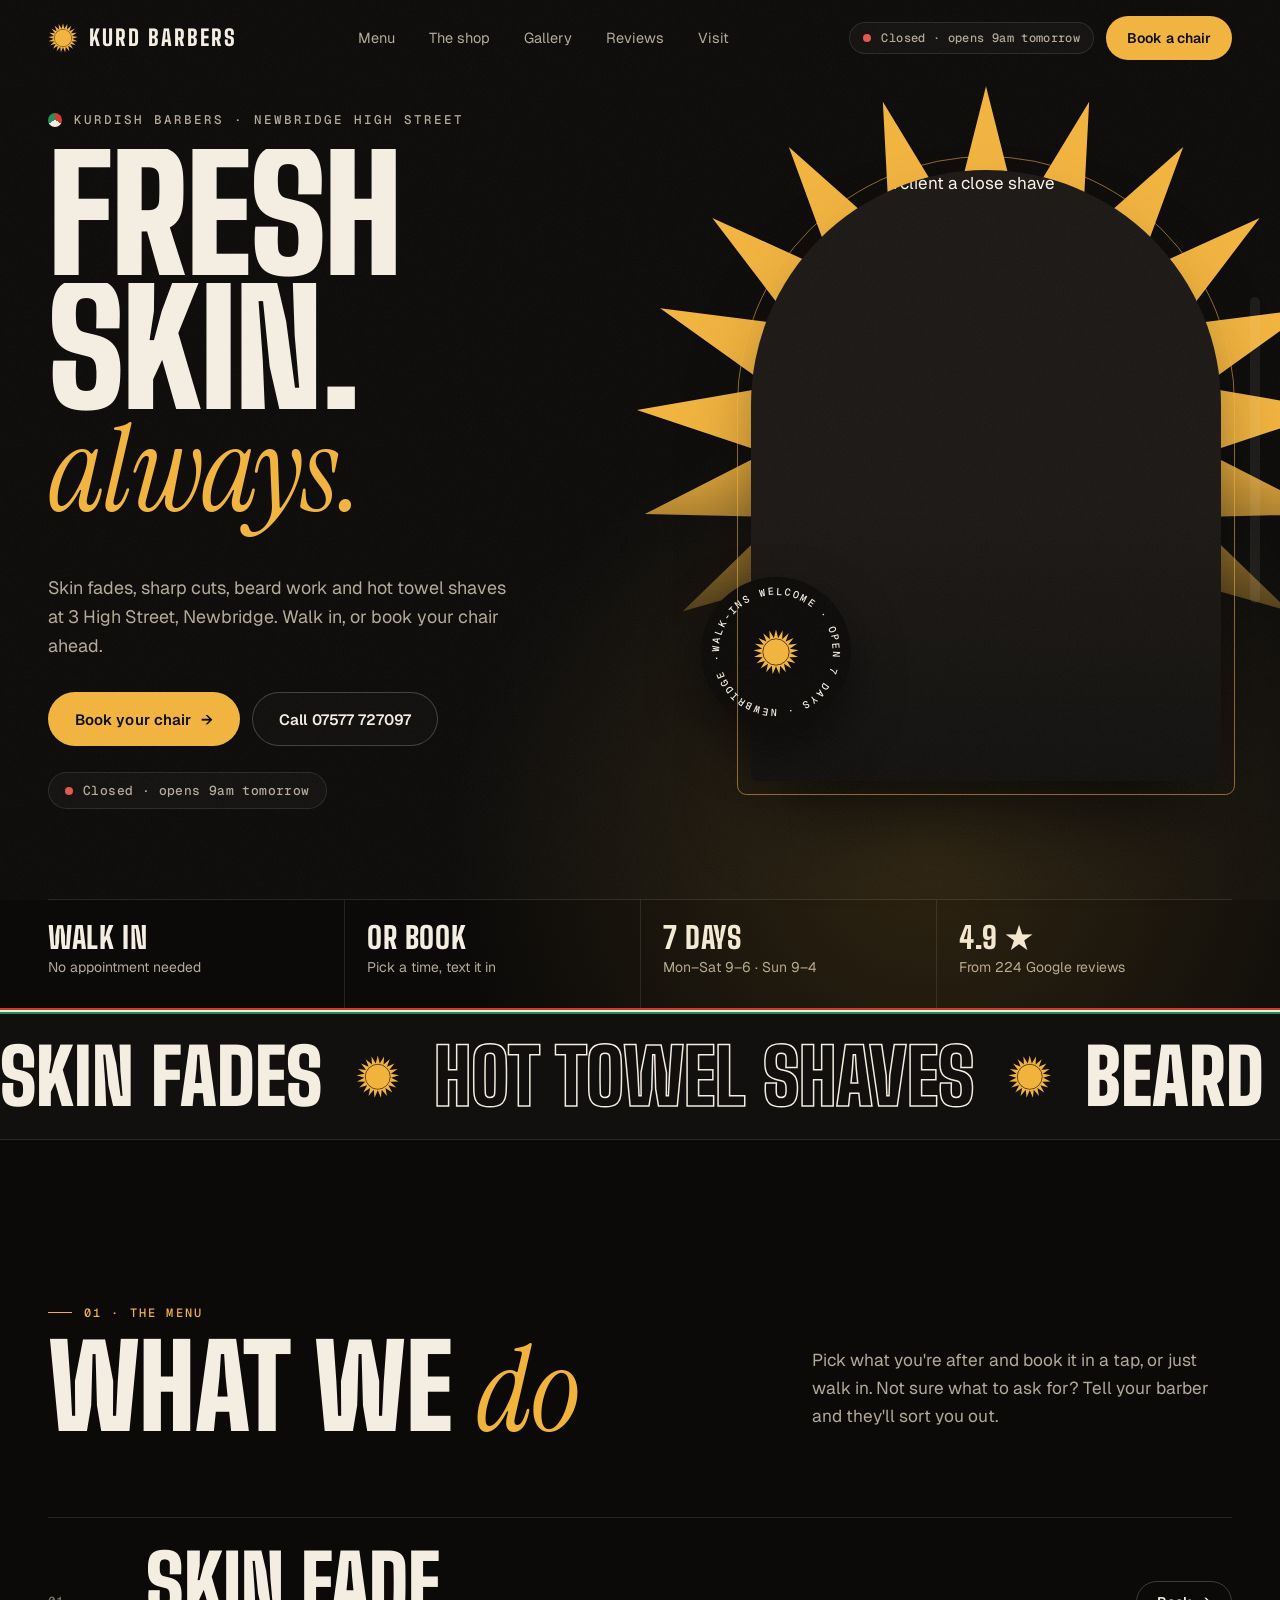
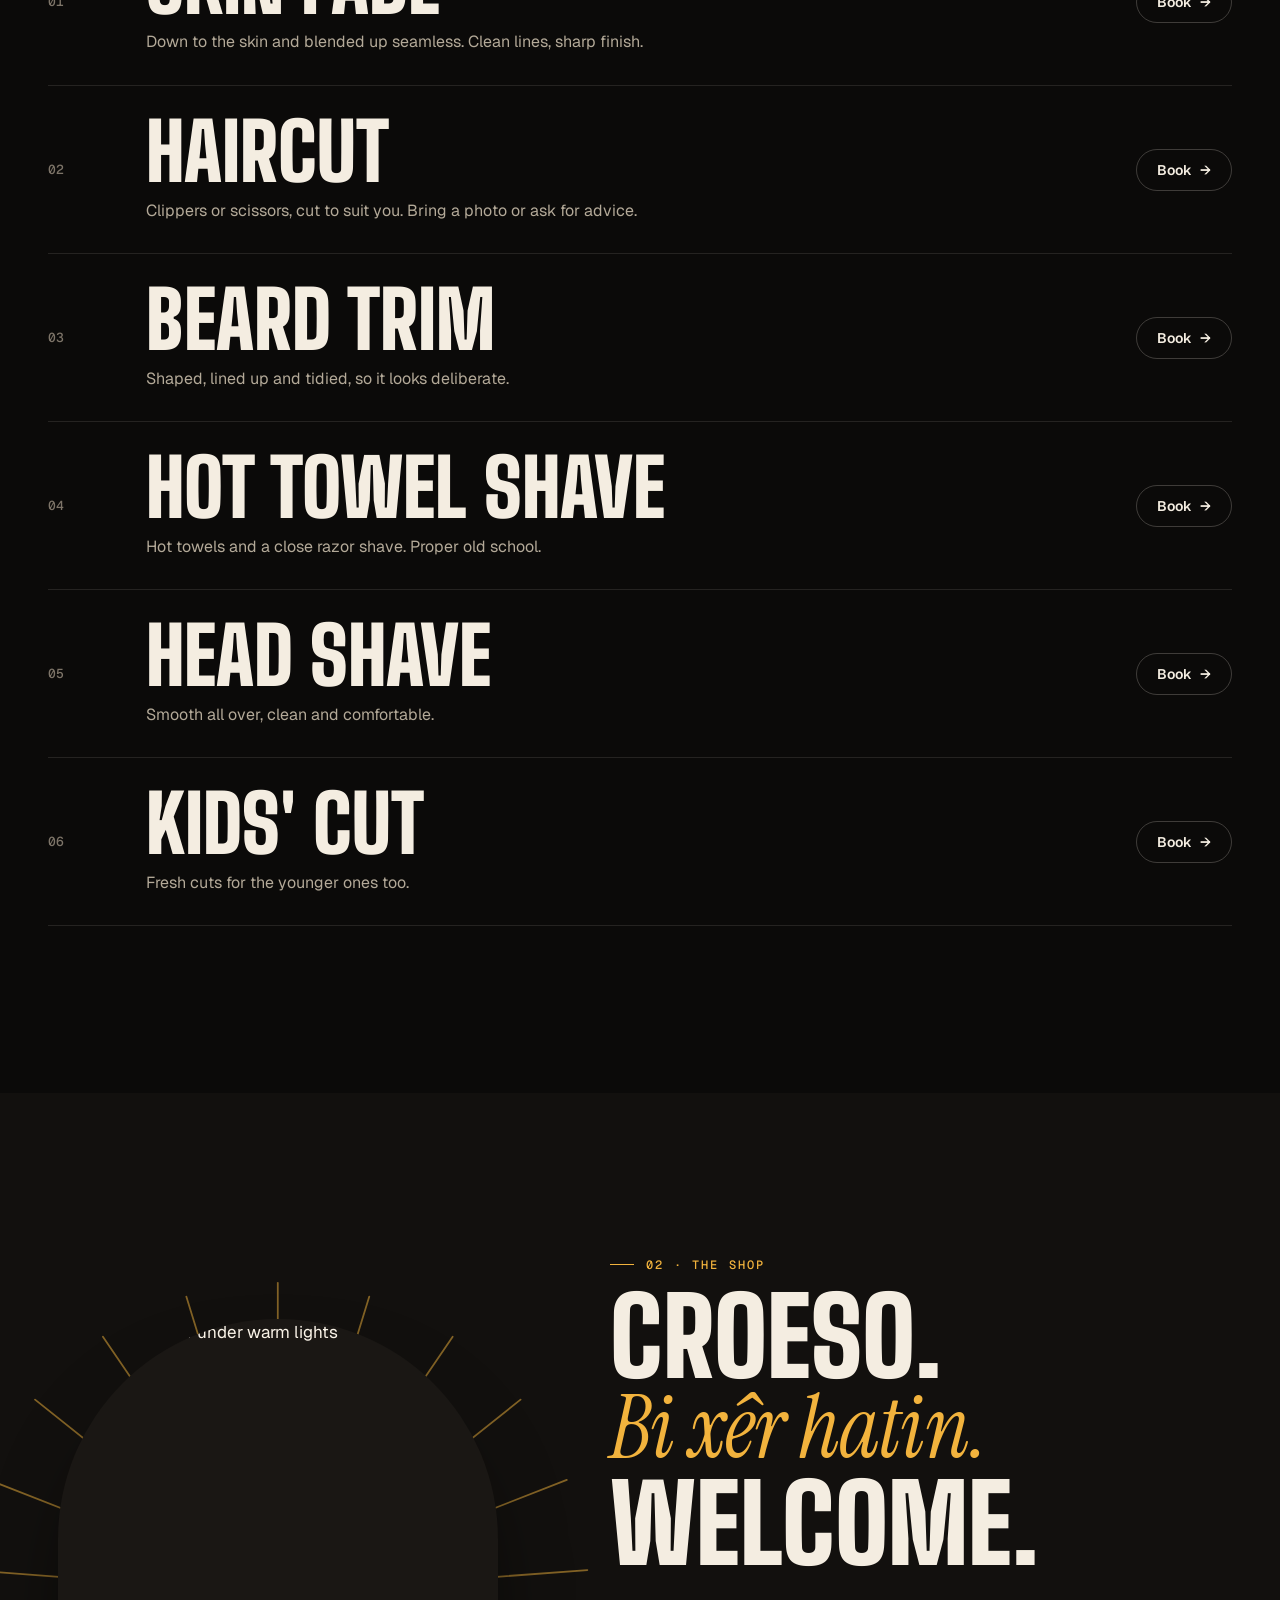
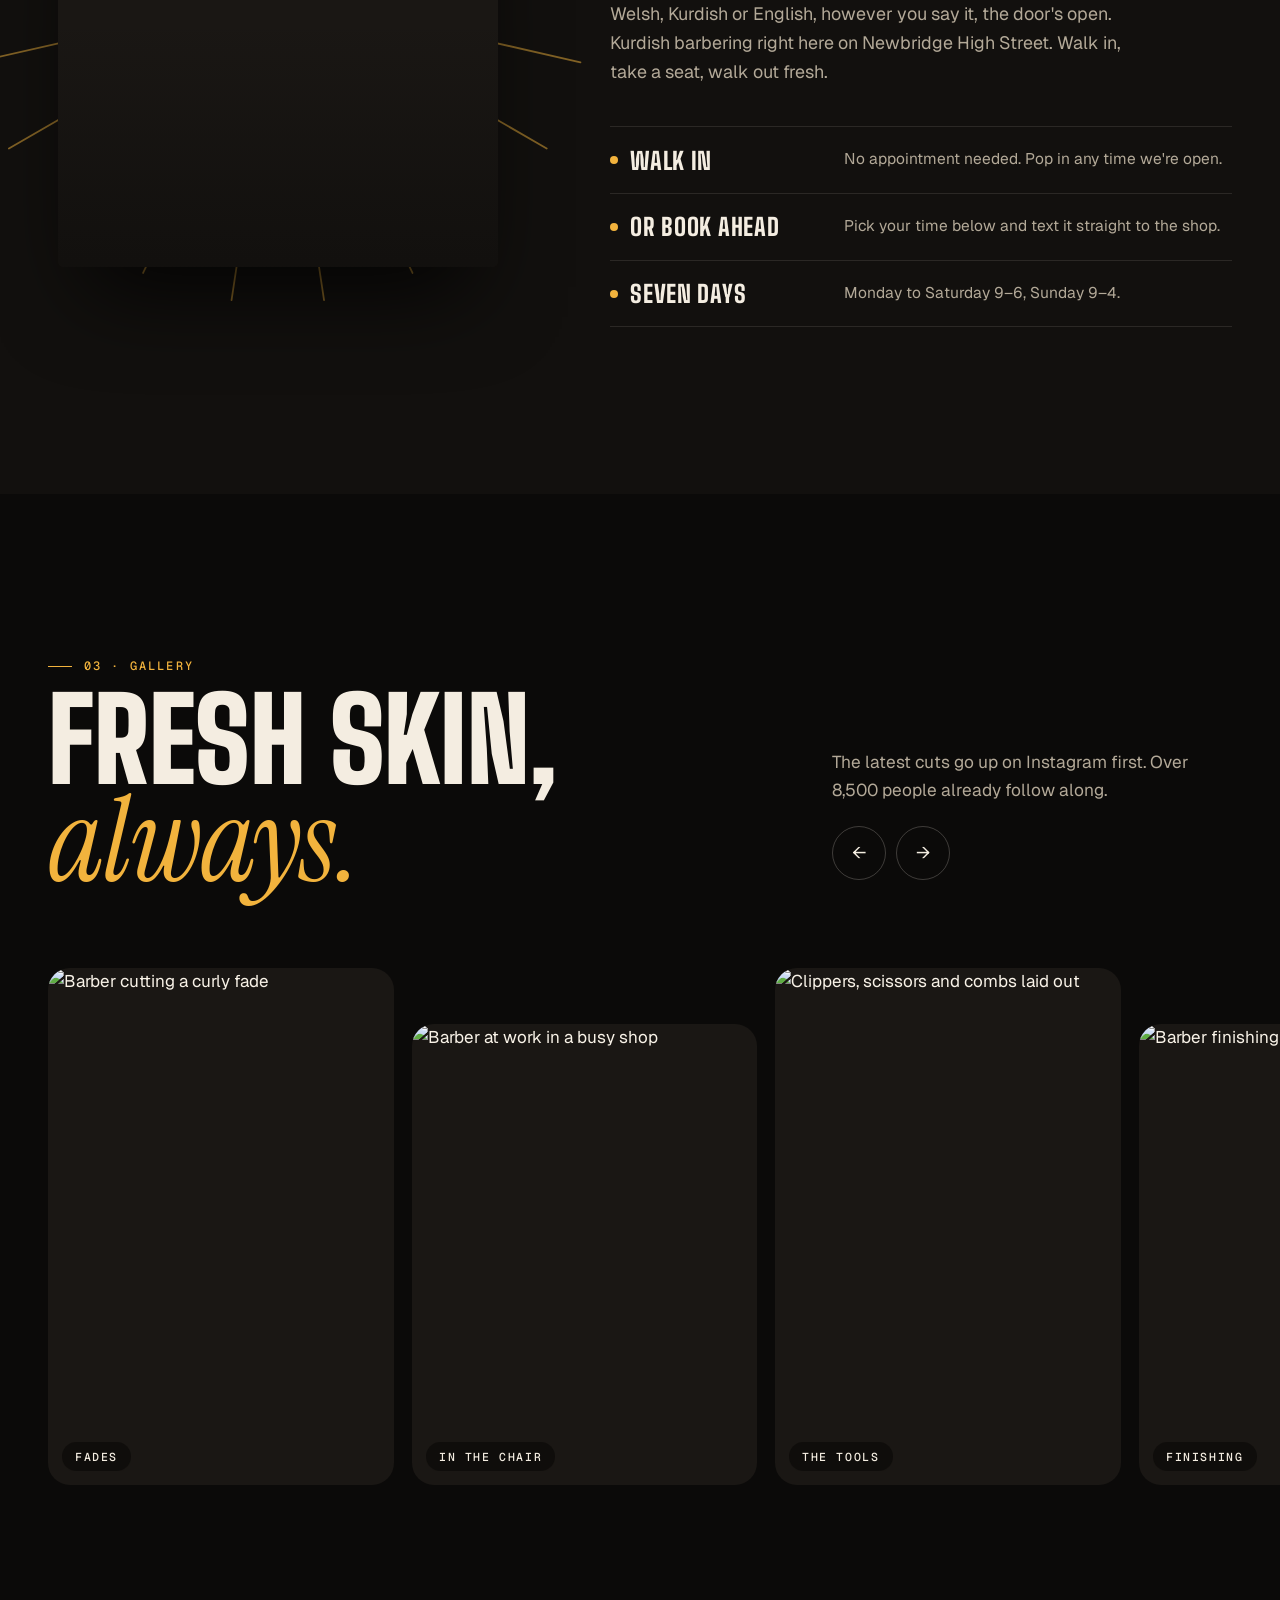
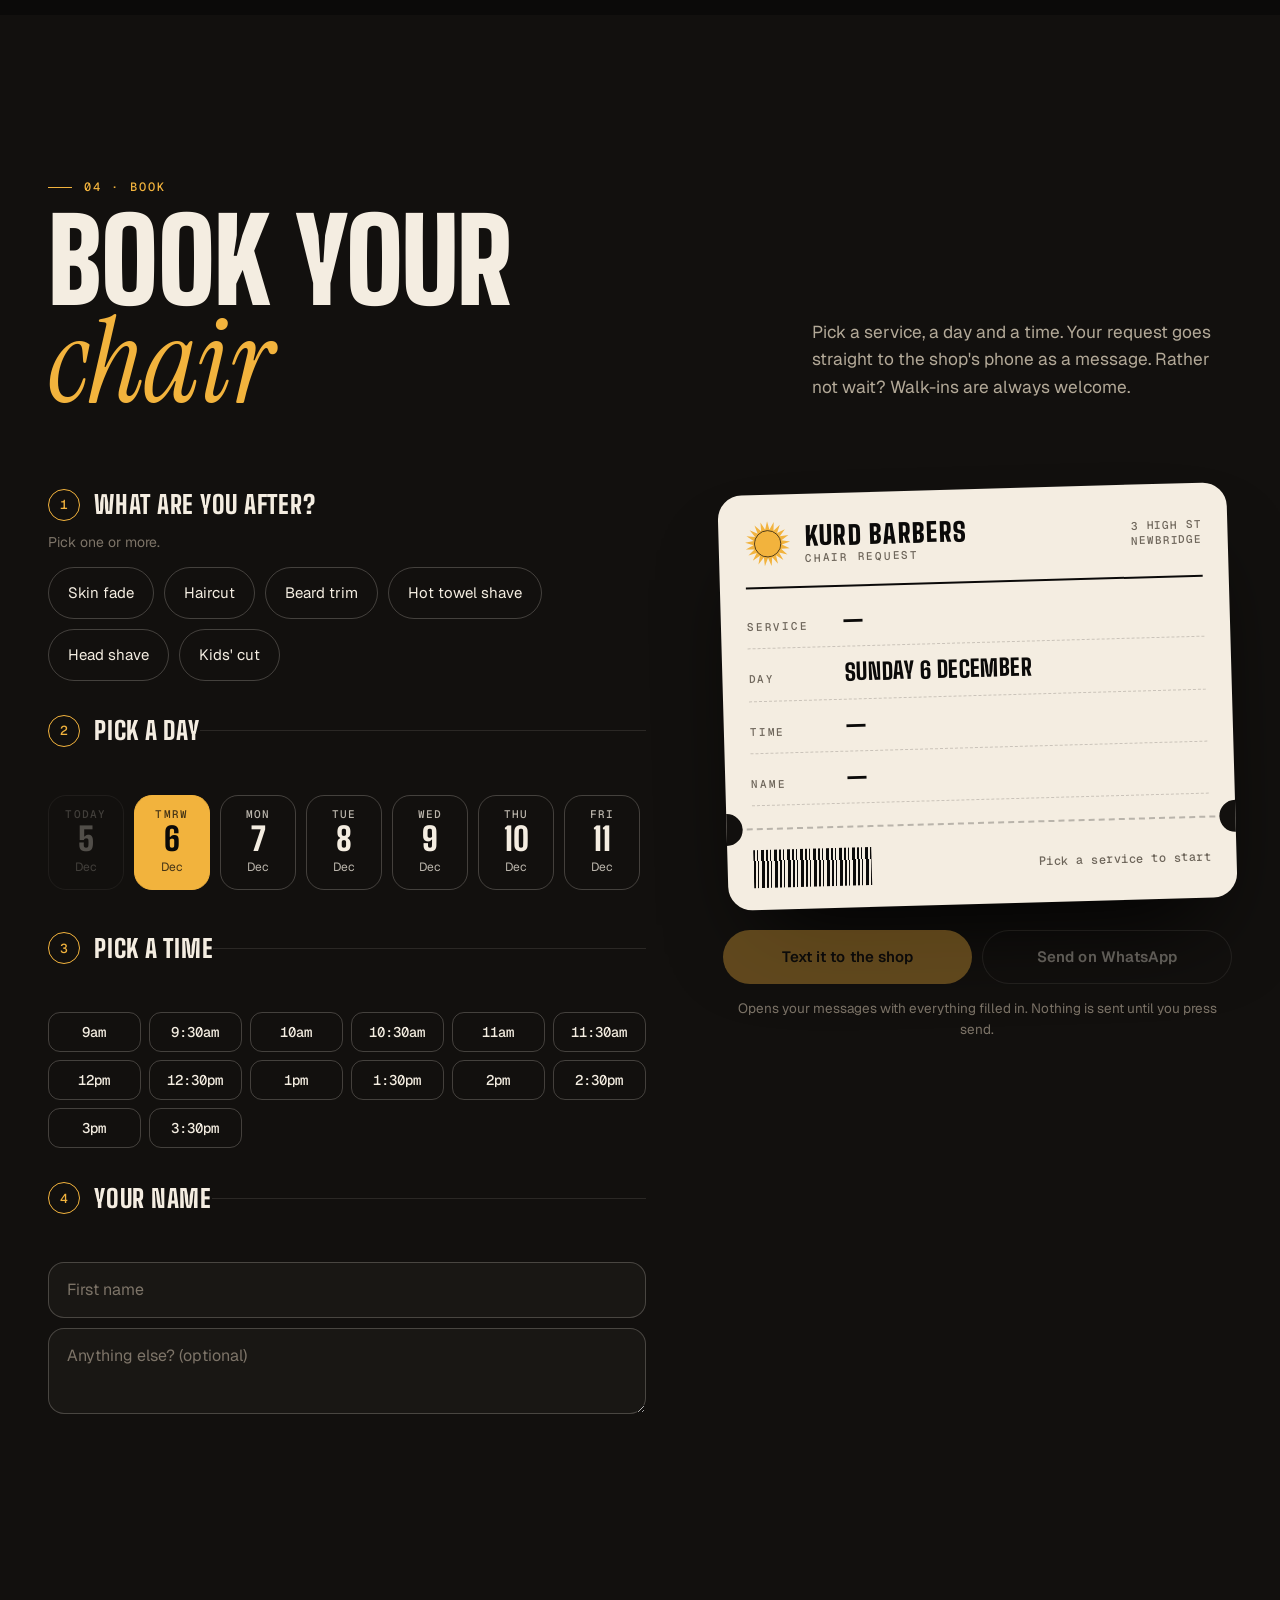
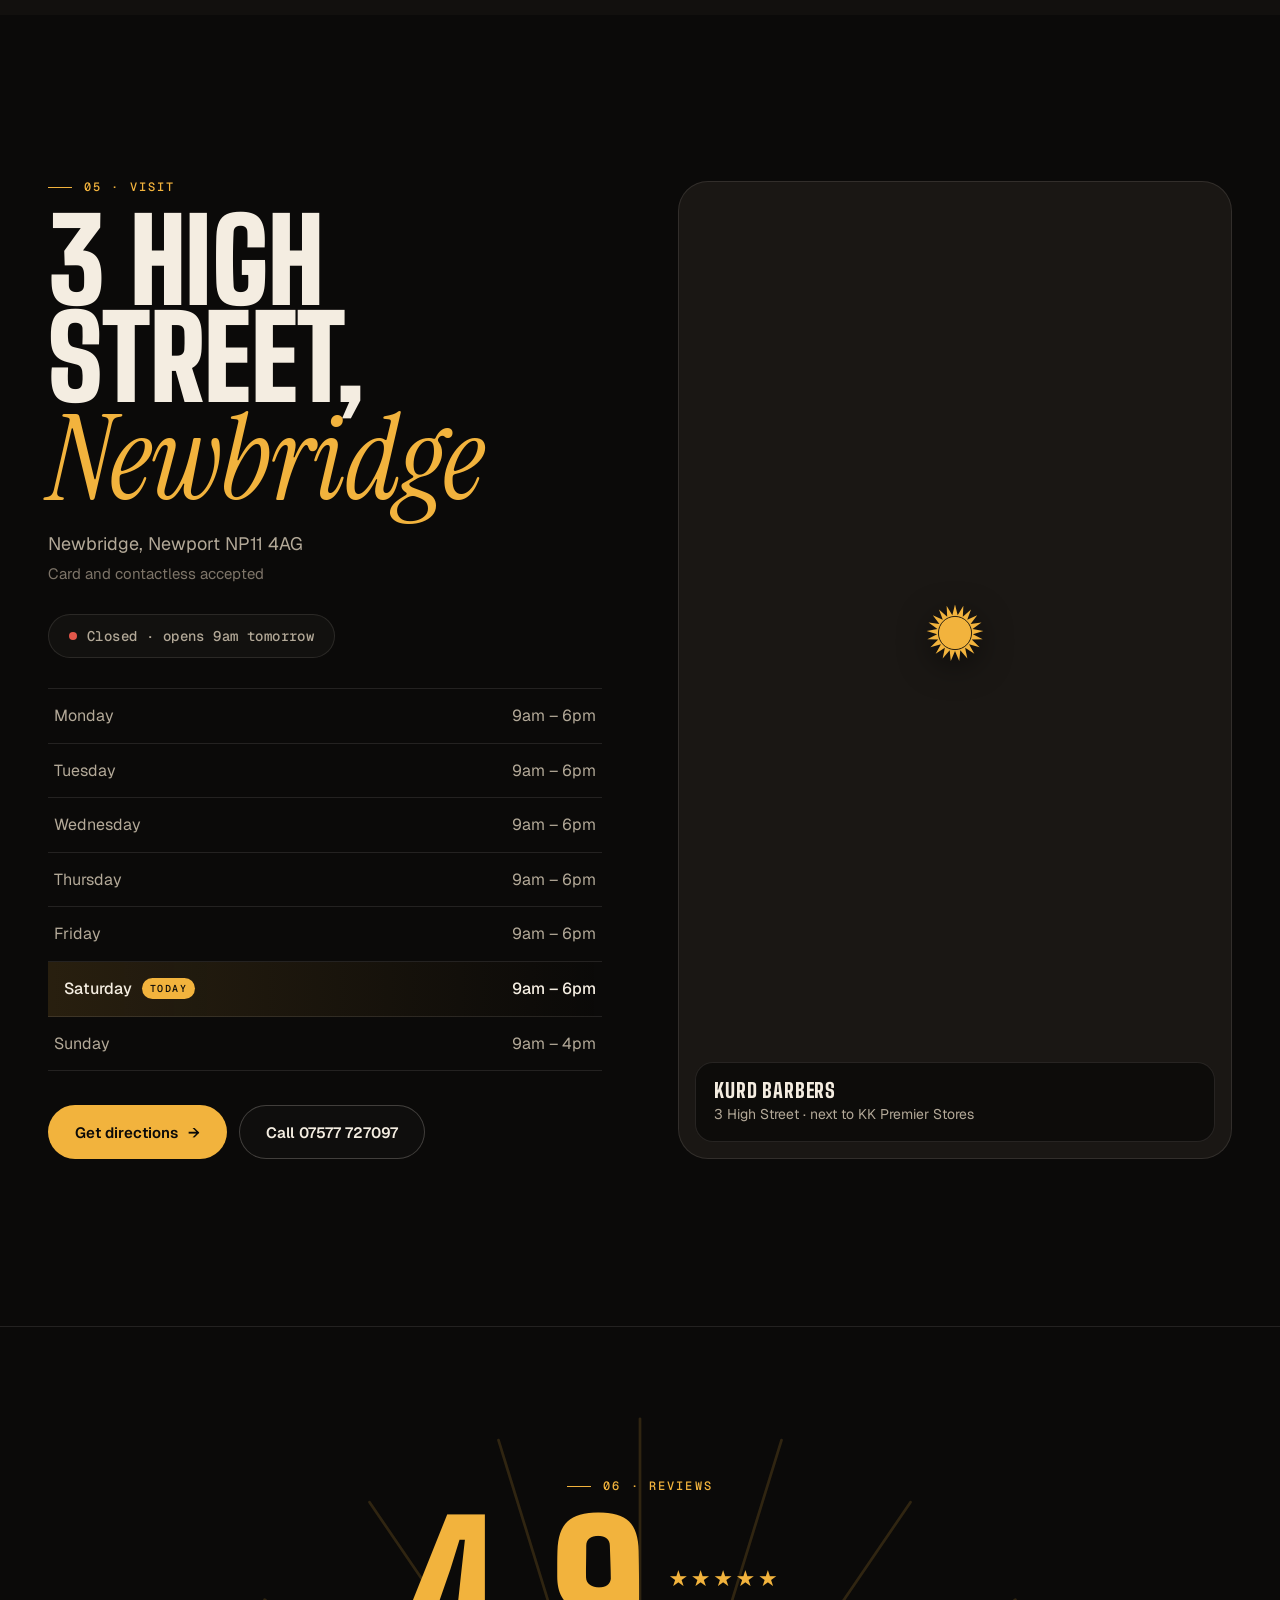
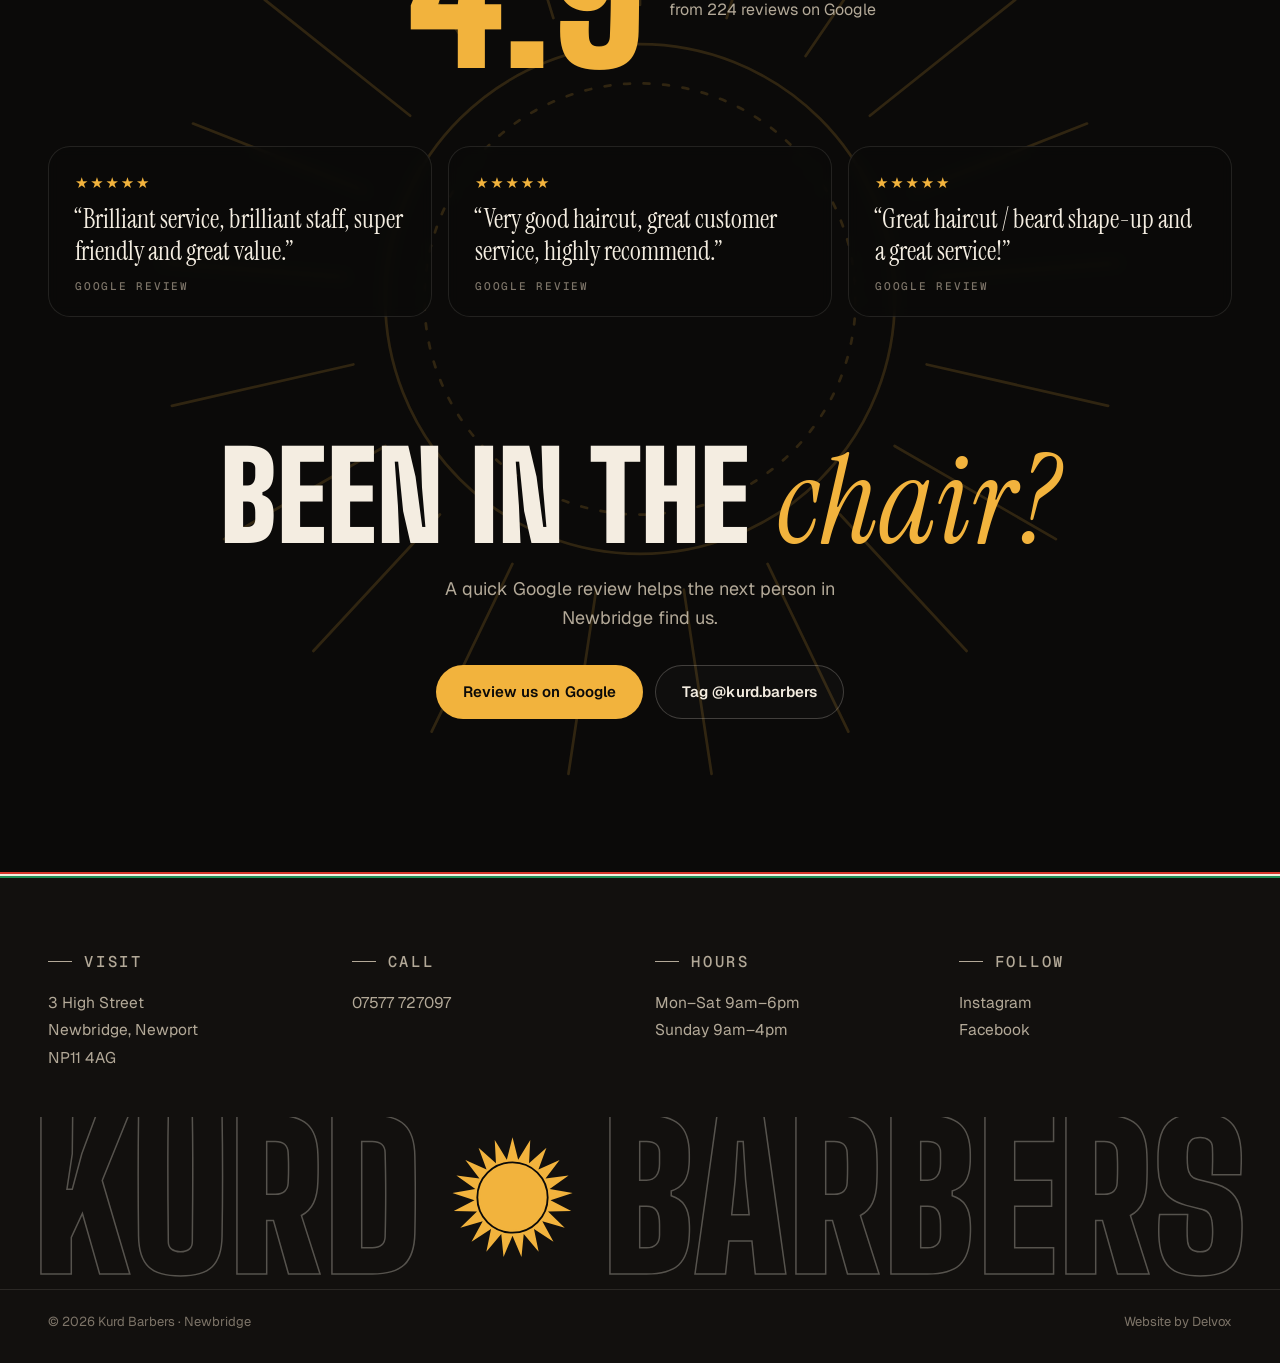
==== index.html @ 11cff8dc "Kurd Barbers website preview" ====
<!doctype html>
<html lang="en-GB">
<head>
<meta charset="utf-8">
<meta name="viewport" content="width=device-width, initial-scale=1, viewport-fit=cover">
<title>Kurd Barbers | Skin Fades, Beard Trims &amp; Hot Towel Shaves in Newbridge</title>
<meta name="description" content="Kurdish barbershop at 3 High Street, Newbridge. Skin fades, haircuts, beard trims, hot towel and head shaves. Walk in or book your chair, open 7 days.">
<!-- PREVIEW: delete the robots line below on launch day so Google can index the site -->
<meta name="robots" content="noindex, nofollow">
<meta name="theme-color" content="#0b0a09">
<link rel="icon" href="favicon.svg" type="image/svg+xml">
<meta property="og:type" content="website">
<meta property="og:title" content="Kurd Barbers, Newbridge">
<meta property="og:description" content="Fresh skin, always. Skin fades, beard work and hot towel shaves on Newbridge High Street. Walk in or book ahead.">
<meta property="og:image" content="https://images.unsplash.com/photo-1503951914875-452162b0f3f1?auto=format&amp;fit=crop&amp;w=1200&amp;h=630&amp;q=75">
<meta name="twitter:card" content="summary_large_image">

<link rel="preconnect" href="https://fonts.googleapis.com">
<link rel="preconnect" href="https://fonts.gstatic.com" crossorigin>
<link rel="preconnect" href="https://images.unsplash.com">
<link href="https://fonts.googleapis.com/css2?family=Big+Shoulders:opsz,wght@10..72,600..900&amp;family=Geist:wght@300..600&amp;family=Geist+Mono:wght@400;500&amp;family=Instrument+Serif:ital@0;1&amp;display=swap" rel="stylesheet">
<link rel="stylesheet" href="style.css">

<script>
  // Intro plays once per visit; skipped for reduced motion. Safety net if main.js fails to load.
  (function () {
    var h = document.documentElement; h.classList.add('js');
    try {
      if (sessionStorage.getItem('kb-intro') || matchMedia('(prefers-reduced-motion: reduce)').matches) h.classList.add('no-intro');
      else sessionStorage.setItem('kb-intro', '1');
    } catch (e) { h.classList.add('no-intro'); }
    setTimeout(function () { if (!window.__kb) h.classList.add('fallback', 'ready', 'no-intro'); }, 3000);
  })();
</script>

<script type="application/ld+json">
{
  "@context": "https://schema.org",
  "@type": "HairSalon",
  "name": "Kurd Barbers",
  "description": "Kurdish barbershop in Newbridge: skin fades, haircuts, beard trims, hot towel shaves, head shaves and kids' cuts. Walk-ins and appointments.",
  "image": "https://images.unsplash.com/photo-1503951914875-452162b0f3f1?auto=format&fit=crop&w=1200&q=75",
  "telephone": "+447577727097",
  "address": {
    "@type": "PostalAddress",
    "streetAddress": "3 High Street",
    "addressLocality": "Newbridge",
    "addressRegion": "Caerphilly",
    "postalCode": "NP11 4AG",
    "addressCountry": "GB"
  },
  "geo": { "@type": "GeoCoordinates", "latitude": 51.664713, "longitude": -3.144433 },
  "openingHoursSpecification": [
    { "@type": "OpeningHoursSpecification", "dayOfWeek": ["Monday","Tuesday","Wednesday","Thursday","Friday","Saturday"], "opens": "09:00", "closes": "18:00" },
    { "@type": "OpeningHoursSpecification", "dayOfWeek": "Sunday", "opens": "09:00", "closes": "16:00" }
  ],
  "sameAs": ["https://www.instagram.com/kurd.barbers/", "https://www.facebook.com/kurd.barbers"]
}
</script>
</head>
<body>

<!-- Intro: the sun rises, the name comes up -->
<div class="loader" aria-hidden="true">
  <div class="loader-in">
    <div class="loader-sun" data-sun></div>
    <div class="loader-word"><span style="--i:0">K</span><span style="--i:1">U</span><span style="--i:2">R</span><span style="--i:3">D</span><span class="gap" style="--i:4">&nbsp;</span><span style="--i:5">B</span><span style="--i:6">A</span><span style="--i:7">R</span><span style="--i:8">B</span><span style="--i:9">E</span><span style="--i:10">R</span><span style="--i:11">S</span></div>
    <div class="loader-tri"></div>
  </div>
</div>

<a class="skip" href="#main">Skip to content</a>

<header class="nav">
  <div class="wrap nav-inner">
    <a class="logo" href="#top" aria-label="Kurd Barbers, back to top">
      <span class="logo-sun" data-sun></span>
      <span class="logo-word">Kurd Barbers</span>
    </a>
    <nav aria-label="Main">
      <ul class="nav-links">
        <li><a href="#menu">Menu</a></li>
        <li><a href="#shop">The shop</a></li>
        <li><a href="#gallery">Gallery</a></li>
        <li><a href="#reviews">Reviews</a></li>
        <li><a href="#visit">Visit</a></li>
      </ul>
    </nav>
    <div class="nav-right">
      <div class="status status-sm" data-status><span class="dot"></span><span class="status-text">Open 7 days</span></div>
      <a class="btn btn-sun mag" href="#book">Book a chair</a>
      <button class="burger" type="button" aria-expanded="false" aria-controls="mmenu" aria-label="Open menu"><span></span><span></span></button>
    </div>
  </div>
</header>

<div class="mmenu" id="mmenu" aria-hidden="true">
  <ul class="mmenu-links">
    <li><a href="#menu"><span>01</span>Menu</a></li>
    <li><a href="#shop"><span>02</span>The shop</a></li>
    <li><a href="#gallery"><span>03</span>Gallery</a></li>
    <li><a href="#book"><span>04</span>Book</a></li>
    <li><a href="#visit"><span>05</span>Visit</a></li>
  </ul>
  <div class="mmenu-foot">
    <div class="status" data-status><span class="dot"></span><span class="status-text">Open 7 days</span></div>
    <a class="btn btn-sun" href="tel:+447577727097">Call 07577 727097</a>
    <p>3 High Street, Newbridge NP11 4AG</p>
  </div>
</div>

<main id="main">

  <!-- ============ HERO ============ -->
  <section class="hero" id="top">
    <div class="wrap hero-inner">
      <div class="hero-copy">
        <p class="eyebrow" data-hero style="--i:0"><span class="tri-dot" aria-hidden="true"></span>Kurdish barbers · Newbridge High Street</p>
        <h1 class="hero-title">
          <span class="sr-only">Kurd Barbers, Newbridge. </span>
          <span class="line"><span data-hero style="--i:1">Fresh</span></span>
          <span class="line"><span data-hero style="--i:2">skin.</span></span>
          <span class="line serif"><span data-hero style="--i:3">always.</span></span>
        </h1>
        <p class="hero-lede" data-hero style="--i:4">Skin fades, sharp cuts, beard work and hot towel shaves at 3&nbsp;High&nbsp;Street, Newbridge. Walk in, or book your chair ahead.</p>
        <div class="hero-cta" data-hero style="--i:5">
          <a class="btn btn-sun mag" href="#book">Book your chair <span class="arr" aria-hidden="true">→</span></a>
          <a class="btn btn-ghost mag" href="tel:+447577727097">Call 07577 727097</a>
        </div>
        <div class="status" data-status data-hero style="--i:6"><span class="dot"></span><span class="status-text">Open 7 days</span></div>
      </div>

      <div class="hero-art" data-hero style="--i:2">
        <div class="hero-sun" data-sun></div>
        <figure class="arch">
          <img src="https://images.unsplash.com/photo-1503951914875-452162b0f3f1?auto=format&amp;fit=crop&amp;w=1000&amp;h=1300&amp;q=75"
               srcset="https://images.unsplash.com/photo-1503951914875-452162b0f3f1?auto=format&amp;fit=crop&amp;w=600&amp;h=780&amp;q=72 600w, https://images.unsplash.com/photo-1503951914875-452162b0f3f1?auto=format&amp;fit=crop&amp;w=1000&amp;h=1300&amp;q=75 1000w"
               sizes="(max-width: 900px) 78vw, 470px" width="1000" height="1300" alt="A barber giving a client a close shave" fetchpriority="high">
        </figure>
        <div class="badge" aria-hidden="true">
          <svg viewBox="0 0 200 200"><defs><path id="badge-circle" d="M100,100 m-76,0 a76,76 0 1,1 152,0 a76,76 0 1,1 -152,0"/></defs>
            <text><textPath href="#badge-circle" textLength="474" lengthAdjust="spacing">Walk-ins welcome · Open 7 days · Newbridge ·</textPath></text></svg>
          <span class="badge-sun" data-sun></span>
        </div>
      </div>
    </div>

    <ul class="wrap hero-facts" data-hero style="--i:7">
      <li><b>Walk in</b><span>No appointment needed</span></li>
      <li><b>Or book</b><span>Pick a time, text it in</span></li>
      <li><b>7 days</b><span>Mon–Sat 9–6 · Sun 9–4</span></li>
      <li><b>4.9 ★</b><span>From 224 Google reviews</span></li>
    </ul>
  </section>

  <!-- ============ TICKER ============ -->
  <div class="ticker" aria-hidden="true">
    <div class="tri-band"></div>
    <div class="ticker-track">
      <div class="grp"><span>Skin fades</span><i data-sun></i><span class="o">Hot towel shaves</span><i data-sun></i><span>Beard trims</span><i data-sun></i><span class="o">Head shaves</span><i data-sun></i><span>Walk-ins welcome</span><i data-sun></i><span class="o">Open 7 days</span><i data-sun></i></div>
      <div class="grp"><span>Skin fades</span><i data-sun></i><span class="o">Hot towel shaves</span><i data-sun></i><span>Beard trims</span><i data-sun></i><span class="o">Head shaves</span><i data-sun></i><span>Walk-ins welcome</span><i data-sun></i><span class="o">Open 7 days</span><i data-sun></i></div>
    </div>
  </div>

  <!-- ============ MENU ============ -->
  <section class="section menu" id="menu">
    <div class="wrap">
      <header class="sec-head split">
        <div>
          <p class="label">01 · The menu</p>
          <h2 class="sec-title" data-reveal>What we <em>do</em></h2>
        </div>
        <p class="sec-lede" data-reveal>Pick what you're after and book it in a tap, or just walk in. Not sure what to ask for? Tell your barber and they'll sort you out.</p>
      </header>

      <!-- Prices: put the price inside data-price and between the tags, e.g. <span class="m-price">£15</span>. Empty = hidden. -->
      <ol class="menu-list">
        <li class="menu-row" data-reveal data-img="https://images.unsplash.com/photo-1599351431202-1e0f0137899a?auto=format&amp;fit=crop&amp;w=600&amp;h=760&amp;q=72">
          <span class="m-num">01</span>
          <div class="m-main">
            <div class="m-head"><h3 class="m-name">Skin fade</h3><span class="m-price"></span></div>
            <p class="m-desc">Down to the skin and blended up seamless. Clean lines, sharp finish.</p>
          </div>
          <img class="m-thumb" src="https://images.unsplash.com/photo-1599351431202-1e0f0137899a?auto=format&amp;fit=crop&amp;w=240&amp;h=300&amp;q=70" alt="" loading="lazy" width="240" height="300">
          <a class="m-book" href="#book" data-book="Skin fade">Book <span aria-hidden="true">→</span><span class="sr-only"> a skin fade</span></a>
        </li>
        <li class="menu-row" data-reveal data-img="https://images.unsplash.com/photo-1622286342621-4bd786c2447c?auto=format&amp;fit=crop&amp;w=600&amp;h=760&amp;q=72">
          <span class="m-num">02</span>
          <div class="m-main">
            <div class="m-head"><h3 class="m-name">Haircut</h3><span class="m-price"></span></div>
            <p class="m-desc">Clippers or scissors, cut to suit you. Bring a photo or ask for advice.</p>
          </div>
          <img class="m-thumb" src="https://images.unsplash.com/photo-1622286342621-4bd786c2447c?auto=format&amp;fit=crop&amp;w=240&amp;h=300&amp;q=70" alt="" loading="lazy" width="240" height="300">
          <a class="m-book" href="#book" data-book="Haircut">Book <span aria-hidden="true">→</span><span class="sr-only"> a haircut</span></a>
        </li>
        <li class="menu-row" data-reveal data-img="https://images.unsplash.com/photo-1532710093739-9470acff878f?auto=format&amp;fit=crop&amp;w=600&amp;h=760&amp;q=72">
          <span class="m-num">03</span>
          <div class="m-main">
            <div class="m-head"><h3 class="m-name">Beard trim</h3><span class="m-price"></span></div>
            <p class="m-desc">Shaped, lined up and tidied, so it looks deliberate.</p>
          </div>
          <img class="m-thumb" src="https://images.unsplash.com/photo-1532710093739-9470acff878f?auto=format&amp;fit=crop&amp;w=240&amp;h=300&amp;q=70" alt="" loading="lazy" width="240" height="300">
          <a class="m-book" href="#book" data-book="Beard trim">Book <span aria-hidden="true">→</span><span class="sr-only"> a beard trim</span></a>
        </li>
        <li class="menu-row" data-reveal data-img="https://images.unsplash.com/photo-1596728325488-58c87691e9af?auto=format&amp;fit=crop&amp;w=600&amp;h=760&amp;q=72">
          <span class="m-num">04</span>
          <div class="m-main">
            <div class="m-head"><h3 class="m-name">Hot towel shave</h3><span class="m-price"></span></div>
            <p class="m-desc">Hot towels and a close razor shave. Proper old school.</p>
          </div>
          <img class="m-thumb" src="https://images.unsplash.com/photo-1596728325488-58c87691e9af?auto=format&amp;fit=crop&amp;w=240&amp;h=300&amp;q=70" alt="" loading="lazy" width="240" height="300">
          <a class="m-book" href="#book" data-book="Hot towel shave">Book <span aria-hidden="true">→</span><span class="sr-only"> a hot towel shave</span></a>
        </li>
        <li class="menu-row" data-reveal data-img="https://images.unsplash.com/photo-1517832606299-7ae9b720a186?auto=format&amp;fit=crop&amp;w=600&amp;h=760&amp;q=72">
          <span class="m-num">05</span>
          <div class="m-main">
            <div class="m-head"><h3 class="m-name">Head shave</h3><span class="m-price"></span></div>
            <p class="m-desc">Smooth all over, clean and comfortable.</p>
          </div>
          <img class="m-thumb" src="https://images.unsplash.com/photo-1517832606299-7ae9b720a186?auto=format&amp;fit=crop&amp;w=240&amp;h=300&amp;q=70" alt="" loading="lazy" width="240" height="300">
          <a class="m-book" href="#book" data-book="Head shave">Book <span aria-hidden="true">→</span><span class="sr-only"> a head shave</span></a>
        </li>
        <li class="menu-row" data-reveal data-img="https://images.unsplash.com/photo-1621605815971-fbc98d665033?auto=format&amp;fit=crop&amp;w=600&amp;h=760&amp;q=72">
          <span class="m-num">06</span>
          <div class="m-main">
            <div class="m-head"><h3 class="m-name">Kids' cut</h3><span class="m-price"></span></div>
            <p class="m-desc">Fresh cuts for the younger ones too.</p>
          </div>
          <img class="m-thumb" src="https://images.unsplash.com/photo-1621605815971-fbc98d665033?auto=format&amp;fit=crop&amp;w=240&amp;h=300&amp;q=70" alt="" loading="lazy" width="240" height="300">
          <a class="m-book" href="#book" data-book="Kids' cut">Book <span aria-hidden="true">→</span><span class="sr-only"> a kids' cut</span></a>
        </li>
      </ol>
    </div>
  </section>

  <!-- ============ THE SHOP ============ -->
  <section class="section welcome" id="shop">
    <div class="wrap welcome-grid">
      <div class="welcome-art" data-reveal>
        <div class="welcome-sun" data-sun="line"></div>
        <figure class="arch">
          <img src="https://images.unsplash.com/photo-1585747860715-2ba37e788b70?auto=format&amp;fit=crop&amp;w=900&amp;h=1120&amp;q=72" alt="A barber's chair under warm lights" loading="lazy" width="900" height="1120">
        </figure>
      </div>
      <div class="welcome-copy">
        <p class="label">02 · The shop</p>
        <h2 class="greet" data-reveal>
          <span lang="cy">Croeso.</span>
          <span class="serif" lang="ku">Bi xêr hatin.</span>
          <span>Welcome.</span>
        </h2>
        <p class="welcome-lede" data-reveal>Welsh, Kurdish or English, however you say it, the door's open. Kurdish barbering right here on Newbridge High Street. Walk in, take a seat, walk out fresh.</p>
        <div class="pillars">
          <div class="pillar" data-reveal><b>Walk in</b><span>No appointment needed. Pop in any time we're open.</span></div>
          <div class="pillar" data-reveal style="--rd:.08s"><b>Or book ahead</b><span>Pick your time below and text it straight to the shop.</span></div>
          <div class="pillar" data-reveal style="--rd:.16s"><b>Seven days</b><span>Monday to Saturday 9–6, Sunday 9–4.</span></div>
        </div>
      </div>
    </div>
  </section>

  <!-- ============ GALLERY ============ -->
  <!-- Swap these for the shop's own photos from Instagram (with their OK) before launch. -->
  <section class="section work" id="gallery">
    <div class="wrap work-head">
      <div>
        <p class="label">03 · Gallery</p>
        <h2 class="sec-title" data-reveal>Fresh skin, <em>always.</em></h2>
      </div>
      <div class="work-side">
        <p class="sec-lede" data-reveal>The latest cuts go up on Instagram first. Over 8,500 people already follow along.</p>
        <div class="reel-nav">
          <button class="round" type="button" data-reel="-1" aria-label="Previous photos">←</button>
          <button class="round" type="button" data-reel="1" aria-label="Next photos">→</button>
        </div>
      </div>
    </div>
    <div class="reel" tabindex="0" aria-label="Photo gallery. Scroll sideways for more.">
      <figure class="shot"><img src="https://images.unsplash.com/photo-1567894340315-735d7c361db0?auto=format&amp;fit=crop&amp;w=760&amp;h=1000&amp;q=72" alt="Barber cutting a curly fade" loading="lazy" draggable="false" width="760" height="1000"><figcaption>Fades</figcaption></figure>
      <figure class="shot"><img src="https://images.unsplash.com/photo-1622287162716-f311baa1a2b8?auto=format&amp;fit=crop&amp;w=760&amp;h=1000&amp;q=72" alt="Barber at work in a busy shop" loading="lazy" draggable="false" width="760" height="1000"><figcaption>In the chair</figcaption></figure>
      <figure class="shot"><img src="https://images.unsplash.com/photo-1621605815971-fbc98d665033?auto=format&amp;fit=crop&amp;w=760&amp;h=1000&amp;q=72" alt="Clippers, scissors and combs laid out" loading="lazy" draggable="false" width="760" height="1000"><figcaption>The tools</figcaption></figure>
      <figure class="shot"><img src="https://images.unsplash.com/photo-1605497788044-5a32c7078486?auto=format&amp;fit=crop&amp;w=760&amp;h=1000&amp;q=72" alt="Barber finishing a client's cut" loading="lazy" draggable="false" width="760" height="1000"><figcaption>Finishing</figcaption></figure>
      <figure class="shot"><img src="https://images.unsplash.com/photo-1590540179852-2110a54f813a?auto=format&amp;fit=crop&amp;w=760&amp;h=1000&amp;q=72" alt="Combing slicked-back hair" loading="lazy" draggable="false" width="760" height="1000"><figcaption>Styled</figcaption></figure>
      <figure class="shot"><img src="https://images.unsplash.com/photo-1520338661084-680395057c93?auto=format&amp;fit=crop&amp;w=760&amp;h=1000&amp;q=72" alt="Barber lining up the back of a cut" loading="lazy" draggable="false" width="760" height="1000"><figcaption>Lined up</figcaption></figure>
      <a class="shot shot-ig" href="https://www.instagram.com/kurd.barbers/" target="_blank" rel="noopener">
        <span class="ig-sun" data-sun></span>
        <b>@kurd.barbers</b>
        <span>8.5k+ followers</span>
        <span class="btn btn-ink">See the latest cuts <span aria-hidden="true">→</span></span>
      </a>
    </div>
  </section>

  <!-- ============ BOOK ============ -->
  <section class="section book" id="book">
    <div class="wrap">
      <header class="sec-head split">
        <div>
          <p class="label">04 · Book</p>
          <h2 class="sec-title" data-reveal>Book your <em>chair</em></h2>
        </div>
        <p class="sec-lede" data-reveal>Pick a service, a day and a time. Your request goes straight to the shop's phone as a message. Rather not wait? Walk-ins are always welcome.</p>
      </header>

      <div class="book-grid" id="booking">
        <form class="book-form" novalidate>
          <fieldset class="step">
            <legend><span class="step-n">1</span>What are you after?</legend>
            <p class="step-hint">Pick one or more.</p>
            <div class="chips">
              <button type="button" class="chip" data-service="Skin fade" aria-pressed="false">Skin fade</button>
              <button type="button" class="chip" data-service="Haircut" aria-pressed="false">Haircut</button>
              <button type="button" class="chip" data-service="Beard trim" aria-pressed="false">Beard trim</button>
              <button type="button" class="chip" data-service="Hot towel shave" aria-pressed="false">Hot towel shave</button>
              <button type="button" class="chip" data-service="Head shave" aria-pressed="false">Head shave</button>
              <button type="button" class="chip" data-service="Kids' cut" aria-pressed="false">Kids' cut</button>
            </div>
          </fieldset>
          <fieldset class="step">
            <legend><span class="step-n">2</span>Pick a day</legend>
            <div class="dates" id="b-dates"></div>
          </fieldset>
          <fieldset class="step">
            <legend><span class="step-n">3</span>Pick a time</legend>
            <div class="slots" id="b-times" aria-live="polite"></div>
          </fieldset>
          <fieldset class="step">
            <legend><span class="step-n">4</span>Your name</legend>
            <label class="sr-only" for="b-name">Your name</label>
            <input id="b-name" type="text" autocomplete="given-name" placeholder="First name" maxlength="40">
            <label class="sr-only" for="b-note">Anything else (optional)</label>
            <textarea id="b-note" rows="2" placeholder="Anything else? (optional)" maxlength="200"></textarea>
          </fieldset>
        </form>

        <aside class="ticket-wrap">
          <div class="ticket" id="ticket">
            <div class="t-top">
              <span class="t-sun" data-sun></span>
              <div class="t-brand"><b>Kurd Barbers</b><small>Chair request</small></div>
              <span class="t-addr">3 High St<br>Newbridge</span>
            </div>
            <dl class="t-rows">
              <div><dt>Service</dt><dd id="t-service">—</dd></div>
              <div><dt>Day</dt><dd id="t-day">—</dd></div>
              <div><dt>Time</dt><dd id="t-time">—</dd></div>
              <div><dt>Name</dt><dd id="t-name">—</dd></div>
            </dl>
            <div class="t-perf" aria-hidden="true"></div>
            <div class="t-foot">
              <span class="t-code" aria-hidden="true"></span>
              <span class="t-hint" id="t-hint" aria-live="polite">Pick a service to start</span>
            </div>
            <span class="t-stamp" aria-hidden="true">Ready to send</span>
          </div>
          <div class="t-actions">
            <a class="btn btn-sun" id="send-sms" aria-disabled="true">Text it to the shop</a>
            <a class="btn btn-ghost" id="send-wa" aria-disabled="true" target="_blank" rel="noopener">Send on WhatsApp</a>
          </div>
          <p class="t-note">Opens your messages with everything filled in. Nothing is sent until you press send.</p>
        </aside>
      </div>
    </div>
  </section>

  <!-- ============ VISIT ============ -->
  <section class="section visit" id="visit">
    <div class="wrap visit-grid">
      <div class="visit-copy">
        <p class="label">05 · Visit</p>
        <h2 class="sec-title" data-reveal>3 High Street, <em>Newbridge</em></h2>
        <p class="addr" data-reveal>Newbridge, Newport NP11 4AG<br><span class="pay">Card and contactless accepted</span></p>
        <div class="status status-lg" data-status data-reveal><span class="dot"></span><span class="status-text">Open 7 days</span></div>
        <ul class="hours" data-reveal>
          <li data-day="1"><span>Monday</span><span>9am – 6pm</span></li>
          <li data-day="2"><span>Tuesday</span><span>9am – 6pm</span></li>
          <li data-day="3"><span>Wednesday</span><span>9am – 6pm</span></li>
          <li data-day="4"><span>Thursday</span><span>9am – 6pm</span></li>
          <li data-day="5"><span>Friday</span><span>9am – 6pm</span></li>
          <li data-day="6"><span>Saturday</span><span>9am – 6pm</span></li>
          <li data-day="0"><span>Sunday</span><span>9am – 4pm</span></li>
        </ul>
        <div class="cta-row" data-reveal>
          <a class="btn btn-sun mag" href="https://www.google.com/maps/dir/?api=1&amp;destination=51.664713,-3.144433" target="_blank" rel="noopener">Get directions <span class="arr" aria-hidden="true">→</span></a>
          <a class="btn btn-ghost mag" href="tel:+447577727097">Call 07577 727097</a>
        </div>
      </div>
      <div class="map" data-reveal>
        <iframe title="Map showing Kurd Barbers at 3 High Street, Newbridge" src="https://maps.google.com/maps?q=51.664713,-3.144433&amp;z=17&amp;output=embed" loading="lazy" referrerpolicy="no-referrer-when-downgrade"></iframe>
        <span class="map-pin" data-sun aria-hidden="true"></span>
        <div class="map-card"><b>Kurd Barbers</b><span>3 High Street · next to KK Premier Stores</span></div>
      </div>
    </div>
  </section>

  <!-- ============ REVIEWS ============ -->
  <!-- Real Google reviews (short snippets shown on the shop's Google listing, 26 Nov 2026). -->
  <section class="review" id="reviews">
    <div class="review-sun" data-sun="line" aria-hidden="true"></div>
    <div class="wrap review-inner">
      <p class="label center">06 · Reviews</p>
      <div class="score" data-reveal>
        <span class="score-num">4.9</span>
        <span class="score-side"><span class="stars" aria-hidden="true">★★★★★</span><span>from 224 reviews on Google</span></span>
      </div>
      <ul class="quotes">
        <li data-reveal><span class="stars" aria-hidden="true">★★★★★</span><p>“Brilliant service, brilliant staff, super friendly and great value.”</p><span class="src">Google review</span></li>
        <li data-reveal style="--rd:.08s"><span class="stars" aria-hidden="true">★★★★★</span><p>“Very good haircut, great customer service, highly recommend.”</p><span class="src">Google review</span></li>
        <li data-reveal style="--rd:.16s"><span class="stars" aria-hidden="true">★★★★★</span><p>“Great haircut / beard shape-up and a great service!”</p><span class="src">Google review</span></li>
      </ul>
      <h2 data-reveal>Been in the <em>chair?</em></h2>
      <p class="review-lede" data-reveal>A quick Google review helps the next person in Newbridge find us.</p>
      <div class="cta-row center" data-reveal>
        <a class="btn btn-sun mag" href="https://www.google.com/maps/search/?api=1&amp;query=Kurd%20Barbers%2C%203%20High%20Street%2C%20Newbridge" target="_blank" rel="noopener">Review us on Google</a>
        <a class="btn btn-ghost mag" href="https://www.instagram.com/kurd.barbers/" target="_blank" rel="noopener">Tag @kurd.barbers</a>
      </div>
    </div>
  </section>
</main>

<footer class="foot">
  <div class="tri-band"></div>
  <div class="wrap foot-grid">
    <div><p class="label">Visit</p><p>3 High Street<br>Newbridge, Newport<br>NP11 4AG</p></div>
    <div><p class="label">Call</p><p><a href="tel:+447577727097">07577 727097</a></p></div>
    <div><p class="label">Hours</p><p>Mon–Sat 9am–6pm<br>Sunday 9am–4pm</p></div>
    <div><p class="label">Follow</p><p><a href="https://www.instagram.com/kurd.barbers/" target="_blank" rel="noopener">Instagram</a><br><a href="https://www.facebook.com/kurd.barbers" target="_blank" rel="noopener">Facebook</a></p></div>
  </div>
  <div class="foot-mark" aria-hidden="true"><span>Kurd</span><span class="foot-sun" data-sun></span><span>Barbers</span></div>
  <div class="wrap foot-base">
    <span>© <span id="yr">2026</span> Kurd Barbers · Newbridge</span>
    <a href="https://delvox.co.uk" target="_blank" rel="noopener">Website by Delvox</a>
  </div>
</footer>

<nav class="dock" aria-label="Quick actions">
  <a href="tel:+447577727097"><svg viewBox="0 0 24 24" aria-hidden="true"><path d="M6.6 10.8a15.1 15.1 0 0 0 6.6 6.6l2.2-2.2a1 1 0 0 1 1-.25 11.4 11.4 0 0 0 3.6.57 1 1 0 0 1 1 1V20a1 1 0 0 1-1 1A17 17 0 0 1 3 4a1 1 0 0 1 1-1h3.5a1 1 0 0 1 1 1c0 1.25.2 2.45.57 3.57a1 1 0 0 1-.25 1z"/></svg>Call</a>
  <a class="main" href="#book">Book a chair</a>
  <a href="https://www.google.com/maps/dir/?api=1&amp;destination=51.664713,-3.144433" target="_blank" rel="noopener"><svg viewBox="0 0 24 24" aria-hidden="true"><path d="M12 2a7 7 0 0 0-7 7c0 5.25 7 13 7 13s7-7.75 7-13a7 7 0 0 0-7-7zm0 9.5A2.5 2.5 0 1 1 12 6.5a2.5 2.5 0 0 1 0 5z"/></svg>Find us</a>
</nav>

<div class="pole" aria-hidden="true"><span></span></div>

<script src="main.js" defer></script>
</body>
</html>
---- style.css ----
/* ==========================================================
   Kurd Barbers · Newbridge
   Built around the Kurdish sun (21 rays), the red–white–green
   tricolour and the shop's own line: "Fresh skin always".
   ========================================================== */

:root {
  --ink: #0b0a09;
  --coal: #12100e;
  --char: #1a1714;
  --line: rgba(244, 237, 225, .11);
  --line2: rgba(244, 237, 225, .22);
  --cream: #f4ede1;
  --muted: #b3a998;
  --dim: #7d7468;
  --sun: #f2b33d;
  --sun2: #ffc95e;
  --kred: #d6372c;
  --kwhite: #f4ede1;
  --kgreen: #1f8f55;

  --display: 'Big Shoulders', 'Big Shoulders Display', Impact, 'Arial Narrow', sans-serif;
  --serif: 'Instrument Serif', Georgia, serif;
  --sans: 'Geist', system-ui, -apple-system, 'Segoe UI', Roboto, sans-serif;
  --mono: 'Geist Mono', ui-monospace, Menlo, monospace;

  --gut: clamp(16px, 4vw, 48px);
  --max: 1320px;
  --ease-out: cubic-bezier(.16, 1, .3, 1);
  --d: .05s;
}
html.js { --d: 1.55s; }
html.no-intro { --d: .05s; }

*, *::before, *::after { box-sizing: border-box; }
html { -webkit-text-size-adjust: 100%; scroll-behavior: smooth; scroll-padding-top: 84px; background: var(--ink); color-scheme: dark; }
body { margin: 0; background: var(--ink); color: var(--cream); font: 400 17px/1.6 var(--sans); -webkit-font-smoothing: antialiased; -moz-osx-font-smoothing: grayscale; overflow-x: hidden; }
html.menu-open, html.menu-open body { overflow: hidden; }
img { display: block; max-width: 100%; height: auto; }
a { color: inherit; }
button { font: inherit; color: inherit; }
::selection { background: var(--sun); color: var(--ink); }
:focus-visible { outline: 2px solid var(--sun); outline-offset: 3px; border-radius: 8px; }
.sr-only { position: absolute; width: 1px; height: 1px; padding: 0; margin: -1px; overflow: hidden; clip: rect(0 0 0 0); white-space: nowrap; border: 0; }
.wrap { width: 100%; max-width: var(--max); margin-inline: auto; padding-inline: var(--gut); }
.skip { position: fixed; left: 12px; top: -80px; z-index: 300; background: var(--sun); color: var(--ink); padding: 12px 16px; border-radius: 10px; font-weight: 600; text-decoration: none; }
.skip:focus { top: 12px; }

/* film grain over everything */
body::after {
  content: ""; position: fixed; inset: 0; z-index: 120; pointer-events: none; opacity: .06;
  background-image: url("data:image/svg+xml;utf8,<svg xmlns='http://www.w3.org/2000/svg' width='180' height='180'><filter id='n'><feTurbulence type='fractalNoise' baseFrequency='.85' numOctaves='2' stitchTiles='stitch'/><feColorMatrix values='0 0 0 0 1  0 0 0 0 1  0 0 0 0 1  0 0 0 .7 0'/></filter><rect width='100%' height='100%' filter='url(%23n)'/></svg>");
}

[data-sun] svg { display: block; width: 100%; height: 100%; }
.sun-ring { stroke: var(--ink); }

/* ---------- type ---------- */
.label { display: flex; align-items: center; gap: 12px; margin: 0 0 20px; font: 500 12px/1 var(--mono); letter-spacing: .18em; text-transform: uppercase; color: var(--sun); }
.label::before { content: ""; width: 24px; height: 1px; background: currentColor; }
.label.center { justify-content: center; }
.sec-title { margin: 0; font-family: var(--display); font-weight: 900; text-transform: uppercase; font-size: clamp(58px, 9vw, 150px); line-height: .84; letter-spacing: -.005em; }
.sec-title em, .serif { font-family: var(--serif); font-style: italic; font-weight: 400; text-transform: none; color: var(--sun); letter-spacing: -.01em; }
.sec-title em { font-size: 1.02em; padding-right: .06em; }
.sec-lede { max-width: 520px; margin: 0; color: var(--muted); font-size: clamp(16.5px, 1.35vw, 19px); }
.sec-head.split { display: grid; grid-template-columns: 1fr auto; align-items: end; gap: 28px 60px; }
.sec-head.split .sec-lede { max-width: 420px; padding-bottom: 10px; }
.section { position: relative; padding-block: clamp(96px, 13vw, 180px); }

/* ---------- buttons ---------- */
.btn {
  display: inline-flex; align-items: center; justify-content: center; gap: 10px; min-height: 54px; padding: 0 26px;
  border: 1px solid transparent; border-radius: 999px; font: 600 15px/1 var(--sans); letter-spacing: .005em; text-decoration: none; white-space: nowrap; cursor: pointer;
  transition: transform .6s var(--ease-out), background-color .3s, color .3s, border-color .3s, opacity .3s;
}
.btn-sun { background: var(--sun); color: var(--ink); }
.btn-sun:hover { background: var(--sun2); }
.btn-ghost { border-color: var(--line2); color: var(--cream); background: rgba(244, 237, 225, .02); }
.btn-ghost:hover { border-color: var(--cream); }
.btn-ink { background: var(--ink); color: var(--cream); }
.btn .arr { display: inline-block; transition: transform .45s var(--ease-out); }
.btn:hover .arr { transform: translateX(5px); }
.btn[aria-disabled="true"] { opacity: .35; cursor: not-allowed; }
.cta-row { display: flex; flex-wrap: wrap; gap: 12px; }
.cta-row.center { justify-content: center; }
.round { width: 54px; height: 54px; border-radius: 50%; border: 1px solid var(--line2); background: transparent; cursor: pointer; font-size: 18px; transition: background .3s, color .3s, border-color .3s; }
.round:hover { background: var(--cream); color: var(--ink); border-color: var(--cream); }

/* ---------- live status ---------- */
.status { display: inline-flex; align-items: center; gap: 10px; padding: 11px 16px; border: 1px solid var(--line); border-radius: 999px; background: rgba(244, 237, 225, .03); font: 500 13px/1 var(--mono); letter-spacing: .03em; color: var(--muted); }
.status .dot { flex: none; width: 8px; height: 8px; border-radius: 50%; background: #e2574a; }
.status.is-open { color: var(--cream); }
.status.is-open .dot { background: #3fd082; animation: ping 2.2s infinite; }
.status-sm { padding: 9px 13px; font-size: 12px; }
.status-lg { padding: 14px 20px; font-size: 14px; }
@keyframes ping { 0% { box-shadow: 0 0 0 0 rgba(63, 208, 130, .55); } 80%, 100% { box-shadow: 0 0 0 11px rgba(63, 208, 130, 0); } }

/* ---------- tricolour ---------- */
.tri-band { height: 6px; background: linear-gradient(180deg, var(--kred) 0 33.4%, var(--kwhite) 33.4% 66.7%, var(--kgreen) 66.7%); }
.tri-dot { display: inline-block; width: 14px; height: 14px; border-radius: 50%; background: conic-gradient(var(--kred) 0 33.3%, var(--kwhite) 0 66.6%, var(--kgreen) 0); }

/* ---------- intro ---------- */
.loader { position: fixed; inset: 0; z-index: 200; display: grid; place-items: center; background: var(--ink); animation: loaderOut 1s var(--ease-out) 1.45s forwards; }
.loader-in { display: flex; flex-direction: column; align-items: center; gap: 26px; }
.loader-sun { width: 112px; height: 112px; color: var(--sun); animation: rise 1.25s var(--ease-out) both; filter: drop-shadow(0 0 40px rgba(242, 179, 61, .45)); }
.loader-sun svg { animation: spin 7s linear infinite; }
.loader-word { display: flex; overflow: hidden; font: 900 clamp(34px, 6vw, 52px)/1 var(--display); letter-spacing: .14em; text-transform: uppercase; }
.loader-word span { display: inline-block; animation: up .9s var(--ease-out) both; animation-delay: calc(.3s + var(--i) * .035s); }
.loader-tri { width: 120px; height: 4px; border-radius: 4px; background: linear-gradient(90deg, var(--kred) 0 33.3%, var(--kwhite) 0 66.6%, var(--kgreen) 0); transform-origin: left; animation: grow 1s var(--ease-out) .55s both; }
.no-intro .loader { display: none; }
@keyframes rise { from { opacity: 0; transform: translateY(70px) scale(.35); } to { opacity: 1; transform: none; } }
@keyframes up { from { transform: translateY(110%); } to { transform: none; } }
@keyframes grow { from { transform: scaleX(0); } to { transform: none; } }
@keyframes loaderOut { to { transform: translateY(-100%); visibility: hidden; } }
@keyframes spin { to { transform: rotate(360deg); } }

/* ---------- header ---------- */
.nav { position: fixed; inset: 0 0 auto; z-index: 70; border-bottom: 1px solid transparent; transition: background-color .4s, border-color .4s, backdrop-filter .4s; }
.nav.scrolled { background: rgba(11, 10, 9, .74); border-color: var(--line); -webkit-backdrop-filter: blur(16px) saturate(1.2); backdrop-filter: blur(16px) saturate(1.2); }
html.menu-open .nav { background: transparent; border-color: transparent; -webkit-backdrop-filter: none; backdrop-filter: none; }
.nav-inner { display: flex; align-items: center; justify-content: space-between; gap: 20px; height: 76px; }
.logo { display: flex; align-items: center; gap: 11px; text-decoration: none; }
.logo-sun { width: 30px; height: 30px; color: var(--sun); transition: transform 1.2s var(--ease-out); }
.logo:hover .logo-sun { transform: rotate(120deg); }
.logo-word { font: 800 22px/1 var(--display); letter-spacing: .09em; text-transform: uppercase; }
.nav-links { display: flex; gap: 34px; margin: 0; padding: 0; list-style: none; }
.nav-links a { position: relative; font-size: 14.5px; color: var(--muted); text-decoration: none; transition: color .25s; }
.nav-links a::after { content: ""; position: absolute; left: 0; right: 0; bottom: -6px; height: 1px; background: var(--sun); transform: scaleX(0); transform-origin: right; transition: transform .45s var(--ease-out); }
.nav-links a:hover { color: var(--cream); }
.nav-links a:hover::after { transform: scaleX(1); transform-origin: left; }
.nav-right { display: flex; align-items: center; gap: 12px; }
.nav .btn { min-height: 44px; padding: 0 20px; font-size: 14px; }
.burger { display: none; position: relative; width: 46px; height: 46px; border: 1px solid var(--line2); border-radius: 50%; background: rgba(11, 10, 9, .4); cursor: pointer; }
.burger span { position: absolute; left: 14px; right: 14px; height: 1.5px; background: var(--cream); transition: transform .5s var(--ease-out), top .5s var(--ease-out); }
.burger span:first-child { top: 18px; }
.burger span:last-child { top: 26px; }
.burger[aria-expanded="true"] span:first-child { top: 22px; transform: rotate(45deg); }
.burger[aria-expanded="true"] span:last-child { top: 22px; transform: rotate(-45deg); }

.mmenu { position: fixed; inset: 0; z-index: 65; display: flex; flex-direction: column; justify-content: space-between; padding: 104px var(--gut) calc(28px + env(safe-area-inset-bottom)); background: var(--ink); visibility: hidden; clip-path: circle(0 at calc(100% - 40px) 38px); transition: clip-path .8s var(--ease-out), visibility 0s .8s; }
.mmenu.open { visibility: visible; clip-path: circle(150% at calc(100% - 40px) 38px); transition: clip-path .8s var(--ease-out), visibility 0s; }
.mmenu-links { margin: 0; padding: 0; list-style: none; }
.mmenu-links a { display: flex; align-items: baseline; gap: 14px; padding: 6px 0; font: 900 clamp(48px, 14vw, 72px)/1 var(--display); text-transform: uppercase; text-decoration: none; }
.mmenu-links a span { font: 500 12px var(--mono); color: var(--sun); letter-spacing: .12em; }
.mmenu-links li { opacity: 0; transform: translateY(24px); transition: opacity .5s, transform .7s var(--ease-out); }
.mmenu.open .mmenu-links li { opacity: 1; transform: none; }
.mmenu.open .mmenu-links li:nth-child(1) { transition-delay: .12s; }
.mmenu.open .mmenu-links li:nth-child(2) { transition-delay: .17s; }
.mmenu.open .mmenu-links li:nth-child(3) { transition-delay: .22s; }
.mmenu.open .mmenu-links li:nth-child(4) { transition-delay: .27s; }
.mmenu.open .mmenu-links li:nth-child(5) { transition-delay: .32s; }
.mmenu-foot { display: flex; flex-direction: column; align-items: flex-start; gap: 14px; }
.mmenu-foot p { margin: 0; color: var(--muted); font-size: 15px; }

/* ---------- hero ---------- */
.hero { position: relative; display: flex; flex-direction: column; justify-content: center; min-height: 100vh; min-height: 100svh; padding-top: 112px; overflow: hidden; }
.hero::before { content: ""; position: absolute; right: -10%; bottom: -30%; width: 75%; height: 90%; background: radial-gradient(closest-side, rgba(242, 179, 61, .15), transparent); pointer-events: none; }
.hero-inner { position: relative; display: grid; grid-template-columns: 1.12fr .88fr; align-items: center; gap: clamp(24px, 5vw, 80px); }
.eyebrow { display: flex; align-items: center; gap: 12px; margin: 0; font: 500 12.5px/1.2 var(--mono); letter-spacing: .16em; text-transform: uppercase; color: var(--muted); }
.hero-title { margin: 22px 0 0; font-family: var(--display); font-weight: 900; text-transform: uppercase; font-size: clamp(88px, 12.6vw, 212px); line-height: .8; letter-spacing: -.012em; }
.hero-title .line { display: block; overflow: hidden; padding-bottom: .03em; }
.hero-title .line > span { display: inline-block; }
.hero-title .line.serif { margin-top: -.02em; padding: 0 .12em .14em 0; font-size: .74em; line-height: .95; }
.hero-lede { max-width: 470px; margin: 30px 0 0; color: var(--muted); font-size: clamp(17px, 1.4vw, 19.5px); }
.hero-cta { display: flex; flex-wrap: wrap; gap: 12px; margin-top: 32px; }
.hero-copy > .status { margin-top: 26px; }

.hero-art { position: relative; justify-self: center; width: min(100%, 470px); aspect-ratio: 10 / 13; margin-top: 30px; isolation: isolate; }
.hero-sun { position: absolute; left: 50%; top: -15%; z-index: -1; width: 152%; aspect-ratio: 1; color: var(--sun); translate: -50% calc(var(--hy, 0) * .22px); -webkit-mask-image: linear-gradient(180deg, #000 52%, transparent 84%); mask-image: linear-gradient(180deg, #000 52%, transparent 84%); }
.hero-sun svg { animation: spin 150s linear infinite; }
.hero-art::after { content: ""; position: absolute; inset: -14px; border: 1px solid rgba(242, 179, 61, .55); border-radius: 999px 999px 38px 38px; pointer-events: none; }
.arch { position: relative; width: 100%; height: 100%; margin: 0; overflow: hidden; border-radius: 999px 999px 26px 26px; background: var(--char); box-shadow: 0 50px 90px -30px rgba(0, 0, 0, .85); isolation: isolate; }
.arch img { width: 100%; height: 100%; object-fit: cover; filter: saturate(.9) contrast(1.06); transition: transform 1.6s var(--ease-out); }
.arch::after { content: ""; position: absolute; inset: 0; background: linear-gradient(180deg, transparent 55%, rgba(11, 10, 9, .55)); pointer-events: none; }
.hero-art:hover .arch img { transform: scale(1.04); }
.badge { position: absolute; left: -50px; bottom: 54px; display: grid; place-items: center; width: 150px; height: 150px; border-radius: 50%; background: var(--ink); box-shadow: 0 24px 50px rgba(0, 0, 0, .55); }
.badge > svg { position: absolute; inset: 0; width: 100%; height: 100%; animation: spin 26s linear infinite; }
.badge text { font-family: var(--mono); font-size: 13.5px; font-weight: 500; letter-spacing: .12em; text-transform: uppercase; fill: var(--cream); }
.badge-sun { width: 46px; height: 46px; color: var(--sun); }

.hero-facts { display: grid; grid-template-columns: repeat(4, 1fr); margin-top: clamp(56px, 7vw, 96px); margin-bottom: 0; list-style: none; }
.hero-facts li { display: flex; flex-direction: column; gap: 4px; padding: 22px 20px 30px 0; border-top: 1px solid var(--line); }
.hero-facts li + li { padding-left: 22px; border-left: 1px solid var(--line); }
.hero-facts b { font: 800 30px/1 var(--display); letter-spacing: .02em; text-transform: uppercase; }
.hero-facts span { font-size: 14px; color: var(--muted); }

/* hero entrance */
.js [data-hero] { opacity: 0; transform: translateY(34px); }
.js .hero-title [data-hero] { opacity: 1; transform: translateY(112%); }
.js.ready [data-hero], .js.ready .hero-title [data-hero] { opacity: 1; transform: none; transition: transform 1.25s var(--ease-out), opacity 1s ease; transition-delay: calc(var(--d) + var(--i, 0) * .085s); }

/* ---------- ticker ---------- */
.ticker { position: relative; overflow: hidden; background: var(--coal); border-bottom: 1px solid var(--line); }
.ticker-track { display: flex; width: max-content; padding: 24px 0; animation: marquee 42s linear infinite; }
.ticker:hover .ticker-track { animation-play-state: paused; }
.grp { display: flex; align-items: center; gap: 34px; padding-right: 34px; }
.grp span { font: 900 clamp(40px, 6vw, 86px)/1 var(--display); text-transform: uppercase; white-space: nowrap; }
.grp span.o { color: transparent; -webkit-text-stroke: 1.5px var(--cream); }
.grp i { flex: none; display: block; width: clamp(28px, 3.4vw, 46px); height: clamp(28px, 3.4vw, 46px); color: var(--sun); }
.grp i svg { animation: spin 14s linear infinite; }
@keyframes marquee { to { transform: translateX(-50%); } }

/* ---------- menu ---------- */
.menu-list { margin: clamp(48px, 6vw, 84px) 0 0; padding: 0; list-style: none; border-top: 1px solid var(--line); }
.menu-row { position: relative; display: grid; grid-template-columns: 74px 1fr auto; align-items: center; gap: 24px; padding: 30px 0; border-bottom: 1px solid var(--line); }
.menu-row::before { content: ""; position: absolute; inset: 0; background: linear-gradient(90deg, rgba(242, 179, 61, .08), transparent 70%); opacity: 0; transition: opacity .5s; pointer-events: none; }
.menu-row:hover::before { opacity: 1; }
.m-num { font: 500 13px var(--mono); color: var(--dim); }
.m-head { display: flex; flex-wrap: wrap; align-items: baseline; gap: 6px 22px; }
.m-name { margin: 0; font: 900 clamp(40px, 6.2vw, 96px)/.9 var(--display); text-transform: uppercase; transition: color .35s, transform .7s var(--ease-out); }
.m-price { font: 800 clamp(26px, 2.6vw, 38px)/1 var(--display); color: var(--sun); }
.m-price:empty { display: none; }
.m-desc { max-width: 520px; margin: 10px 0 0; color: var(--muted); font-size: 16px; }
.m-thumb { display: none; }
.m-book { display: inline-flex; align-items: center; gap: 8px; padding: 13px 20px; border: 1px solid var(--line2); border-radius: 999px; font: 600 14px/1 var(--sans); text-decoration: none; transition: background-color .3s, color .3s, border-color .3s; }
.m-book::after { content: ""; position: absolute; inset: 0; }
.menu-row:hover .m-name { color: var(--sun); transform: translateX(14px); }
.menu-row:hover .m-book { background: var(--sun); border-color: var(--sun); color: var(--ink); }

.float-img { position: fixed; left: 0; top: 0; z-index: 40; width: 280px; height: 350px; margin: -175px 0 0 36px; border-radius: 140px 140px 18px 18px; background: var(--char) center / cover no-repeat; box-shadow: 0 30px 60px rgba(0, 0, 0, .6); pointer-events: none; opacity: 0; scale: .8; rotate: -4deg; transition: opacity .35s, scale .5s var(--ease-out), rotate .6s var(--ease-out); }
.float-img.on { opacity: 1; scale: 1; rotate: 0deg; }

/* ---------- the shop ---------- */
.welcome { background: var(--coal); overflow: hidden; }
.welcome-grid { display: grid; grid-template-columns: .85fr 1.15fr; align-items: center; gap: clamp(48px, 8vw, 130px); }
.welcome-art { position: relative; justify-self: center; width: min(100%, 440px); aspect-ratio: 9 / 11.2; isolation: isolate; }
.welcome-sun { position: absolute; inset: -22%; z-index: -1; color: rgba(242, 179, 61, .5); }
.welcome-sun svg { animation: spin 90s linear infinite reverse; }
.greet { margin: 0 0 30px; font: 900 clamp(60px, 8.4vw, 132px)/.86 var(--display); text-transform: uppercase; }
.greet span { display: block; }
.greet .serif { padding: .02em .1em .08em 0; font-size: .8em; line-height: 1; }
.welcome-lede { max-width: 540px; margin: 0; color: var(--muted); font-size: clamp(17px, 1.4vw, 19.5px); }
.pillars { display: grid; gap: 0; margin-top: 40px; border-top: 1px solid var(--line); }
.pillar { display: grid; grid-template-columns: minmax(150px, 210px) 1fr; align-items: baseline; gap: 6px 24px; padding: 20px 0; border-bottom: 1px solid var(--line); }
.pillar b { display: flex; align-items: center; gap: 12px; font: 800 24px/1.05 var(--display); letter-spacing: .03em; text-transform: uppercase; }
.pillar b::before { content: ""; flex: none; width: 8px; height: 8px; border-radius: 50%; background: var(--sun); }
.pillar span { display: block; font-size: 15.5px; line-height: 1.5; color: var(--muted); }
.work { padding-bottom: clamp(56px, 7vw, 100px); }

/* ---------- gallery ---------- */
.work-head { display: grid; grid-template-columns: 1fr auto; align-items: end; gap: 28px 60px; }
.work-side { display: flex; flex-direction: column; align-items: flex-start; gap: 22px; max-width: 400px; padding-bottom: 10px; }
.reel-nav { display: flex; gap: 10px; }
.reel { display: flex; gap: 18px; margin-top: clamp(44px, 6vw, 72px); padding: 6px var(--gut) 40px max(var(--gut), calc((100vw - var(--max)) / 2 + var(--gut))); overflow-x: auto; scroll-snap-type: x mandatory; scroll-padding-left: max(var(--gut), calc((100vw - var(--max)) / 2 + var(--gut))); scrollbar-width: none; overscroll-behavior-x: contain; -webkit-user-select: none; user-select: none; }
.reel::-webkit-scrollbar { display: none; }
.reel.dragging { cursor: grabbing; scroll-snap-type: none; }
@media (hover: hover) and (pointer: fine) { .reel { cursor: grab; } }
.shot { position: relative; flex: 0 0 clamp(250px, 27vw, 380px); aspect-ratio: 3 / 4; margin: 0; overflow: hidden; border-radius: 22px; background: var(--char); scroll-snap-align: start; }
.shot:nth-child(even) { margin-top: 56px; }
.shot img { width: 100%; height: 100%; object-fit: cover; filter: saturate(.85) contrast(1.05); transition: transform 1.4s var(--ease-out); pointer-events: none; }
.shot:hover img { transform: scale(1.06); }
.shot figcaption { position: absolute; left: 14px; bottom: 14px; padding: 9px 13px; border-radius: 999px; background: rgba(11, 10, 9, .66); -webkit-backdrop-filter: blur(8px); backdrop-filter: blur(8px); font: 500 11.5px/1 var(--mono); letter-spacing: .14em; text-transform: uppercase; }
.shot-ig { display: flex; flex-direction: column; align-items: center; justify-content: center; gap: 8px; padding: 30px; background: var(--sun); color: var(--ink); text-align: center; text-decoration: none; }
.shot-ig b { font: 900 clamp(30px, 3vw, 42px)/1 var(--display); text-transform: uppercase; }
.shot-ig > span:not(.btn):not(.ig-sun) { font: 500 13px var(--mono); letter-spacing: .1em; text-transform: uppercase; }
.shot-ig .btn { margin-top: 18px; min-height: 48px; }
.ig-sun { width: 84px; height: 84px; margin-bottom: 10px; color: var(--ink); }
.ig-sun svg { animation: spin 30s linear infinite; }

/* ---------- booking ---------- */
.book { background: var(--coal); }
.book-grid { display: grid; grid-template-columns: 1.08fr .92fr; align-items: start; gap: clamp(36px, 6vw, 96px); margin-top: clamp(48px, 6vw, 80px); }
.book-form, .ticket-wrap { min-width: 0; }
.step { min-width: 0; margin: 0; padding: 0 0 34px; border: 0; }
.step + .step { padding-top: 30px; border-top: 1px solid var(--line); }
.step legend { display: flex; align-items: center; gap: 14px; margin-bottom: 18px; padding: 0; font: 800 25px/1 var(--display); letter-spacing: .03em; text-transform: uppercase; }
.step-hint { margin: -8px 0 14px; color: var(--dim); font-size: 14px; }
.step-n { display: grid; place-items: center; width: 32px; height: 32px; border: 1px solid var(--sun); border-radius: 50%; color: var(--sun); font: 500 13px/1 var(--mono); }
.chips { display: flex; flex-wrap: wrap; gap: 10px; }
.chip, .date, .slot { border: 1px solid var(--line2); background: transparent; cursor: pointer; transition: background-color .25s, color .25s, border-color .25s, transform .4s var(--ease-out); }
.chip { padding: 13px 19px; border-radius: 999px; font-size: 15px; }
.chip:hover, .slot:hover, .date:hover:not(:disabled) { border-color: var(--cream); }
.chip:active, .slot:active, .date:active:not(:disabled) { transform: scale(.96); }
.chip[aria-pressed="true"], .date[aria-pressed="true"], .slot[aria-pressed="true"] { background: var(--sun); border-color: var(--sun); color: var(--ink); }
.chip[aria-pressed="true"]::before { content: "✓"; margin-right: 8px; font-weight: 700; }
.dates { display: flex; gap: 10px; padding-bottom: 8px; overflow-x: auto; scrollbar-width: thin; scrollbar-color: var(--line2) transparent; }
.date { display: flex; flex: 0 0 auto; flex-direction: column; align-items: center; gap: 3px; width: 76px; padding: 13px 0 12px; border-radius: 18px; }
.date-wd { font: 500 11px/1 var(--mono); letter-spacing: .12em; text-transform: uppercase; opacity: .75; }
.date-d { font: 800 32px/1 var(--display); }
.date-m { font-size: 12px; opacity: .75; }
.date:disabled { opacity: .28; cursor: not-allowed; }
.slots { display: grid; grid-template-columns: repeat(auto-fill, minmax(92px, 1fr)); gap: 8px; }
.slot { padding: 12px 0; border-radius: 12px; font: 500 14px/1 var(--mono); }
.slots .empty { grid-column: 1 / -1; margin: 0; color: var(--dim); font-size: 15px; }
.book-form input, .book-form textarea { display: block; width: 100%; padding: 16px 18px; border: 1px solid var(--line2); border-radius: 16px; background: rgba(244, 237, 225, .03); color: var(--cream); font: 400 16px/1.4 var(--sans); transition: border-color .25s, box-shadow .25s; }
.book-form textarea { min-height: 86px; margin-top: 10px; resize: vertical; }
.book-form input::placeholder, .book-form textarea::placeholder { color: var(--dim); }
.book-form input:focus, .book-form textarea:focus { outline: none; border-color: var(--sun); box-shadow: 0 0 0 4px rgba(242, 179, 61, .15); }
.flash { animation: flash 1s ease; }
@keyframes flash { 0%, 100% { background-color: transparent; } 30% { background-color: rgba(242, 179, 61, .1); } }

.ticket-wrap { position: sticky; top: 108px; }
.ticket { position: relative; overflow: hidden; padding: 26px 26px 22px; border-radius: 24px; background: var(--cream); color: var(--ink); box-shadow: 0 50px 90px -35px rgba(0, 0, 0, .95); transform: rotate(-1.6deg); transition: transform .8s var(--ease-out); }
.ticket:hover, .ticket.is-ready { transform: rotate(0deg); }
.ticket.shake { animation: shake .5s; }
@keyframes shake { 20% { transform: translateX(-8px) rotate(-1.6deg); } 40% { transform: translateX(7px) rotate(-1.6deg); } 60% { transform: translateX(-5px) rotate(-1.6deg); } 80% { transform: translateX(3px) rotate(-1.6deg); } }
.t-top { display: flex; align-items: center; gap: 14px; padding-bottom: 20px; border-bottom: 2px solid var(--ink); }
.t-sun { flex: none; width: 46px; height: 46px; color: var(--sun); }
.t-sun svg { animation: spin 20s linear infinite; }
.t-brand { display: flex; flex-direction: column; }
.t-brand b { font: 900 26px/1 var(--display); letter-spacing: .05em; text-transform: uppercase; }
.t-brand small { margin-top: 4px; font: 500 11px/1 var(--mono); letter-spacing: .16em; text-transform: uppercase; color: #6d655a; }
.t-addr { margin-left: auto; font: 500 11px/1.4 var(--mono); letter-spacing: .08em; text-align: right; text-transform: uppercase; color: #6d655a; }
.t-rows { margin: 8px 0 0; }
.t-rows > div { display: grid; grid-template-columns: 84px 1fr; align-items: baseline; gap: 12px; padding: 13px 0; border-bottom: 1px dashed rgba(11, 10, 9, .18); }
.t-rows dt { font: 500 11px/1 var(--mono); letter-spacing: .16em; text-transform: uppercase; color: #6d655a; }
.t-rows dd { margin: 0; font: 800 23px/1.1 var(--display); letter-spacing: .02em; text-transform: uppercase; overflow-wrap: anywhere; transition: color .3s; }
.t-rows dd.pop { animation: pop .5s var(--ease-out); }
@keyframes pop { from { transform: translateY(6px); opacity: .2; } to { transform: none; opacity: 1; } }
.t-perf { position: relative; height: 0; margin: 22px -26px 20px; border-top: 2px dashed rgba(11, 10, 9, .25); }
.t-perf::before, .t-perf::after { content: ""; position: absolute; top: -17px; width: 32px; height: 32px; border-radius: 50%; background: var(--coal); }
.t-perf::before { left: -16px; }
.t-perf::after { right: -16px; }
.t-foot { display: flex; align-items: center; justify-content: space-between; gap: 16px; }
.t-code { flex: none; width: 118px; height: 38px; background: repeating-linear-gradient(90deg, var(--ink) 0 2px, transparent 2px 4px, var(--ink) 4px 5px, transparent 5px 8px, var(--ink) 8px 11px, transparent 11px 13px); }
.t-hint { font: 500 12px/1.35 var(--mono); letter-spacing: .04em; text-align: right; color: #6d655a; }
.t-stamp { position: absolute; right: 22px; bottom: 20px; background: var(--cream); padding: 8px 12px; border: 3px solid var(--kred); border-radius: 8px; color: var(--kred); font: 900 22px/1 var(--display); letter-spacing: .08em; text-transform: uppercase; opacity: 0; transform: rotate(-14deg) scale(1.8); pointer-events: none; transition: opacity .25s, transform .5s cubic-bezier(.3, 1.6, .5, 1); }
.ticket.is-ready .t-stamp { opacity: .92; transform: rotate(-9deg) scale(1); }
.t-hint { transition: opacity .3s; }
.ticket.is-ready .t-hint { opacity: 0; }
.t-actions { display: grid; grid-template-columns: 1fr 1fr; gap: 10px; margin-top: 26px; }
.t-actions .btn { padding: 0 16px; }
.t-note { margin: 14px 0 0; color: var(--dim); font-size: 13.5px; text-align: center; }

/* ---------- visit ---------- */
.visit-grid { display: grid; grid-template-columns: 1fr 1fr; align-items: stretch; gap: clamp(44px, 6vw, 100px); }
.addr { margin: 22px 0 26px; color: var(--muted); font-size: 18px; }
.hours { margin: 30px 0 34px; padding: 0; list-style: none; border-top: 1px solid var(--line); }
.hours li { display: flex; justify-content: space-between; padding: 14px 6px; border-bottom: 1px solid var(--line); color: var(--muted); font-size: 16px; transition: background .3s, padding .3s; }
.hours li.is-today { padding-left: 16px; background: linear-gradient(90deg, rgba(242, 179, 61, .13), transparent); color: var(--cream); font-weight: 500; }
.hours li.is-today span:first-child::after { content: "Today"; margin-left: 10px; padding: 4px 8px; border-radius: 99px; background: var(--sun); color: var(--ink); font: 500 10px/1 var(--mono); letter-spacing: .14em; text-transform: uppercase; vertical-align: 2px; }
.map { position: relative; min-height: 520px; overflow: hidden; border: 1px solid var(--line); border-radius: 30px; background: var(--char); }
.map iframe { position: absolute; inset: 0; width: 100%; height: 100%; border: 0; filter: grayscale(1) contrast(1.08) brightness(.8); }
.map-pin { position: absolute; left: 50%; top: 50%; width: 58px; height: 58px; margin: -66px 0 0 -29px; color: var(--sun); filter: drop-shadow(0 8px 16px rgba(0, 0, 0, .55)); pointer-events: none; }
.map-pin svg { animation: spin 22s linear infinite; }
.map-card { position: absolute; left: 16px; right: 16px; bottom: 16px; display: flex; flex-direction: column; gap: 2px; padding: 16px 18px; border: 1px solid var(--line); border-radius: 18px; background: rgba(11, 10, 9, .82); -webkit-backdrop-filter: blur(10px); backdrop-filter: blur(10px); pointer-events: none; }
.map-card b { font: 800 20px/1.1 var(--display); letter-spacing: .04em; text-transform: uppercase; }
.map-card span { color: var(--muted); font-size: 14px; }

/* ---------- review ---------- */
.review { position: relative; overflow: hidden; isolation: isolate; padding-block: clamp(100px, 12vw, 170px); border-top: 1px solid var(--line); text-align: center; }
.review-sun { position: absolute; left: 50%; top: 50%; z-index: -1; width: min(980px, 150vw); aspect-ratio: 1; color: rgba(242, 179, 61, .16); translate: -50% -50%; }
.review-sun svg { animation: spin 120s linear infinite; }
.review h2 { margin: 0; font: 900 clamp(60px, 9.5vw, 150px)/.84 var(--display); text-transform: uppercase; }
.review h2 em { font-family: var(--serif); font-style: italic; font-weight: 400; text-transform: none; color: var(--sun); }
.review-lede { max-width: 460px; margin: 22px auto 32px; color: var(--muted); font-size: 18px; }
.score { display: inline-flex; align-items: center; gap: 22px; margin: 6px auto 0; text-align: left; }
.score-num { font: 900 clamp(110px, 15vw, 210px)/.8 var(--display); color: var(--sun); }
.score-side { display: flex; flex-direction: column; gap: 8px; color: var(--muted); font-size: 16px; }
.stars { color: var(--sun); letter-spacing: .12em; font-size: 22px; line-height: 1; }
.quotes { display: grid; grid-template-columns: repeat(3, 1fr); gap: 16px; margin: clamp(44px, 6vw, 70px) 0 clamp(80px, 10vw, 130px); padding: 0; list-style: none; text-align: left; }
.quotes li { display: flex; flex-direction: column; gap: 14px; padding: 28px 26px 24px; border: 1px solid var(--line); border-radius: 22px; background: rgba(11, 10, 9, .72); -webkit-backdrop-filter: blur(6px); backdrop-filter: blur(6px); }
.quotes .stars { font-size: 15px; }
.quotes p { flex: 1; margin: 0; font: 400 clamp(23px, 2vw, 27px)/1.22 var(--serif); color: var(--cream); }
.quotes .src { font: 500 11px/1 var(--mono); letter-spacing: .16em; text-transform: uppercase; color: var(--dim); }
.pay { font-size: 15px; color: var(--dim); }

/* ---------- footer ---------- */
.foot { background: var(--coal); }
.foot-grid { display: grid; grid-template-columns: repeat(4, 1fr); gap: 30px; padding-block: 70px 46px; }
.foot-grid .label { margin-bottom: 14px; }
.foot-grid p { margin: 0; color: var(--muted); font-size: 15.5px; line-height: 1.75; }
.foot-grid a { text-decoration: none; transition: color .25s; }
.foot-grid a:hover { color: var(--cream); }
.foot-mark { display: flex; align-items: center; justify-content: center; gap: 2.2vw; overflow: hidden; padding: 0 var(--gut) 10px; font: 900 clamp(60px, 15.5vw, 250px)/.82 var(--display); text-transform: uppercase; white-space: nowrap; color: transparent; -webkit-text-stroke: 1.5px rgba(244, 237, 225, .3); -webkit-user-select: none; user-select: none; }
.foot-mark span:not(.foot-sun) { transition: color .6s, -webkit-text-stroke-color .6s; }
.foot-mark:hover span:not(.foot-sun) { color: var(--sun); -webkit-text-stroke-color: var(--sun); }
.foot-sun { flex: none; width: .62em; height: .62em; color: var(--sun); }
.foot-sun svg { animation: spin 40s linear infinite; }
.foot-base { display: flex; flex-wrap: wrap; justify-content: space-between; gap: 10px 20px; padding-block: 22px 30px; border-top: 1px solid var(--line); color: var(--dim); font-size: 13px; }
.foot-base a { text-decoration: none; transition: color .25s; }
.foot-base a:hover { color: var(--sun); }

/* ---------- mobile dock ---------- */
.dock { position: fixed; left: 12px; right: 12px; bottom: calc(12px + env(safe-area-inset-bottom)); z-index: 60; display: none; grid-template-columns: 1fr 1.45fr 1fr; gap: 6px; padding: 6px; border: 1px solid var(--line2); border-radius: 999px; background: rgba(22, 20, 17, .86); -webkit-backdrop-filter: blur(16px) saturate(1.3); backdrop-filter: blur(16px) saturate(1.3); box-shadow: 0 20px 40px rgba(0, 0, 0, .5); transform: translateY(150%); transition: transform .6s var(--ease-out); }
.dock.show { transform: none; }
html.menu-open .dock { transform: translateY(150%); }
.dock a { display: flex; align-items: center; justify-content: center; gap: 7px; min-height: 50px; border-radius: 999px; font: 600 14px/1 var(--sans); text-decoration: none; }
.dock a svg { width: 17px; height: 17px; fill: currentColor; }
.dock a.main { background: var(--sun); color: var(--ink); }

/* ---------- barber pole scroll progress ---------- */
.pole { position: fixed; right: 20px; top: 50%; z-index: 50; width: 10px; height: 34vh; overflow: hidden; border-radius: 99px; background: rgba(244, 237, 225, .07); translate: 0 -50%; }
.pole span { position: absolute; inset: 0 0 auto; height: calc(var(--prog, 0) * 100%); border-radius: 99px; background: repeating-linear-gradient(135deg, var(--kred) 0 6px, var(--kwhite) 6px 12px, var(--kgreen) 12px 18px, var(--kwhite) 18px 24px); background-size: 10px 33.94px; background-position: 0 calc(var(--p, 0) * 1px); }

/* ---------- scroll reveals ---------- */
.js [data-reveal] { opacity: 0; transform: translateY(38px); transition: opacity 1s var(--ease-out), transform 1.15s var(--ease-out); transition-delay: var(--rd, 0s); }
.js [data-reveal].in { opacity: 1; transform: none; }
.fallback [data-reveal], .fallback [data-hero], .fallback .hero-title [data-hero] { opacity: 1 !important; transform: none !important; }

/* ---------- responsive ---------- */
@media (max-width: 1100px) {
  .pole { display: none; }
  .badge { left: -24px; width: 124px; height: 124px; }
  .badge-sun { width: 38px; height: 38px; }
}
@media (max-width: 900px) {
  .nav-links, .nav-right .status, .nav-right .btn { display: none; }
  .burger { display: inline-block; }
  .dock { display: grid; }
  body { padding-bottom: calc(84px + env(safe-area-inset-bottom)); }
  .hero { min-height: auto; padding-top: 104px; }
  .hero-inner { grid-template-columns: 1fr; }
  .hero-title { font-size: clamp(84px, 25vw, 150px); }
  .hero-art { order: -1; width: min(56%, 250px); margin: 26px 0 26px 14px; justify-self: start; }
  .badge { left: auto; right: -64px; bottom: 18px; width: 104px; height: 104px; }
  .badge text { font-size: 15px; }
  .badge-sun { width: 30px; height: 30px; }
  .hero-facts { grid-template-columns: 1fr 1fr; }
  .hero-facts li:nth-child(3) { padding-left: 0; border-left: 0; }
  .sec-head.split, .work-head { grid-template-columns: 1fr; }
  .sec-head.split .sec-lede, .work-side { padding-bottom: 0; }
  .welcome-grid, .visit-grid, .book-grid { grid-template-columns: 1fr; }
  .welcome-art { width: min(82%, 380px); }
  .ticket-wrap { position: static; }
  .map { min-height: 400px; }
  .foot-grid { grid-template-columns: 1fr 1fr; }
  .quotes { grid-template-columns: 1fr; }
}
@media (max-width: 720px) {
  .menu-row { grid-template-columns: 1fr 88px; grid-template-areas: "num thumb" "main thumb" "book thumb"; gap: 6px 18px; padding: 24px 0; }
  .m-num { grid-area: num; }
  .m-main { grid-area: main; }
  .m-thumb { grid-area: thumb; display: block; align-self: center; width: 88px; height: 112px; object-fit: cover; border-radius: 44px 44px 12px 12px; }
  .m-book { grid-area: book; justify-self: start; margin-top: 12px; padding: 11px 16px; }
  .m-desc { font-size: 15px; }
  .pillar { grid-template-columns: 1fr; }
  .menu-row:hover .m-name { transform: none; }
  .shot:nth-child(even) { margin-top: 0; }
  .t-actions { grid-template-columns: 1fr; }
  .ticket { padding: 22px 20px 20px; }
  .t-perf { margin-inline: -20px; }
  .t-stamp { right: 14px; bottom: 18px; font-size: 18px; }
  .t-addr { display: none; }
}
@media (max-width: 420px) {
  .hero-cta .btn { flex: 1 1 100%; }
  .hero-facts b { font-size: 25px; }
}

@media (prefers-reduced-motion: reduce) {
  *, *::before, *::after { animation-duration: .001ms !important; animation-iteration-count: 1 !important; transition-duration: .001ms !important; transition-delay: 0s !important; }
  .js [data-reveal], .js [data-hero], .js .hero-title [data-hero] { opacity: 1; transform: none; }
}
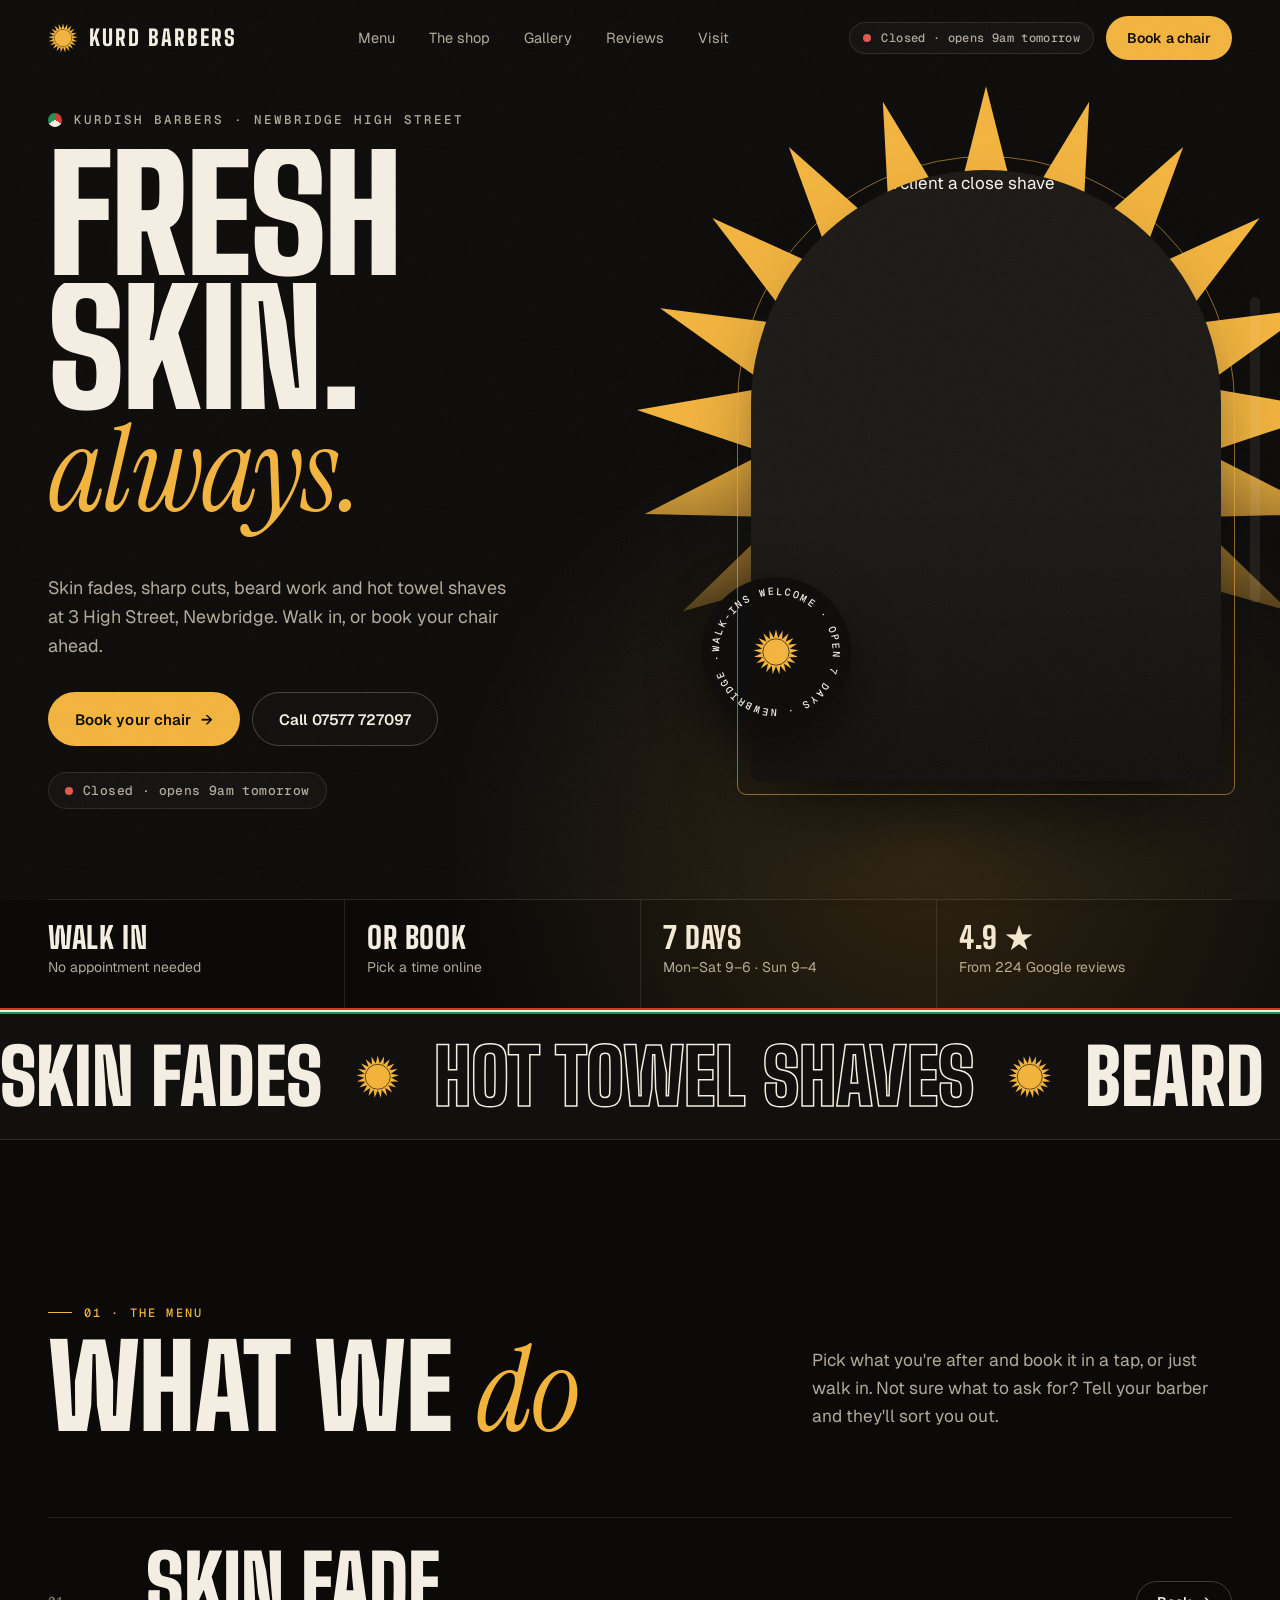
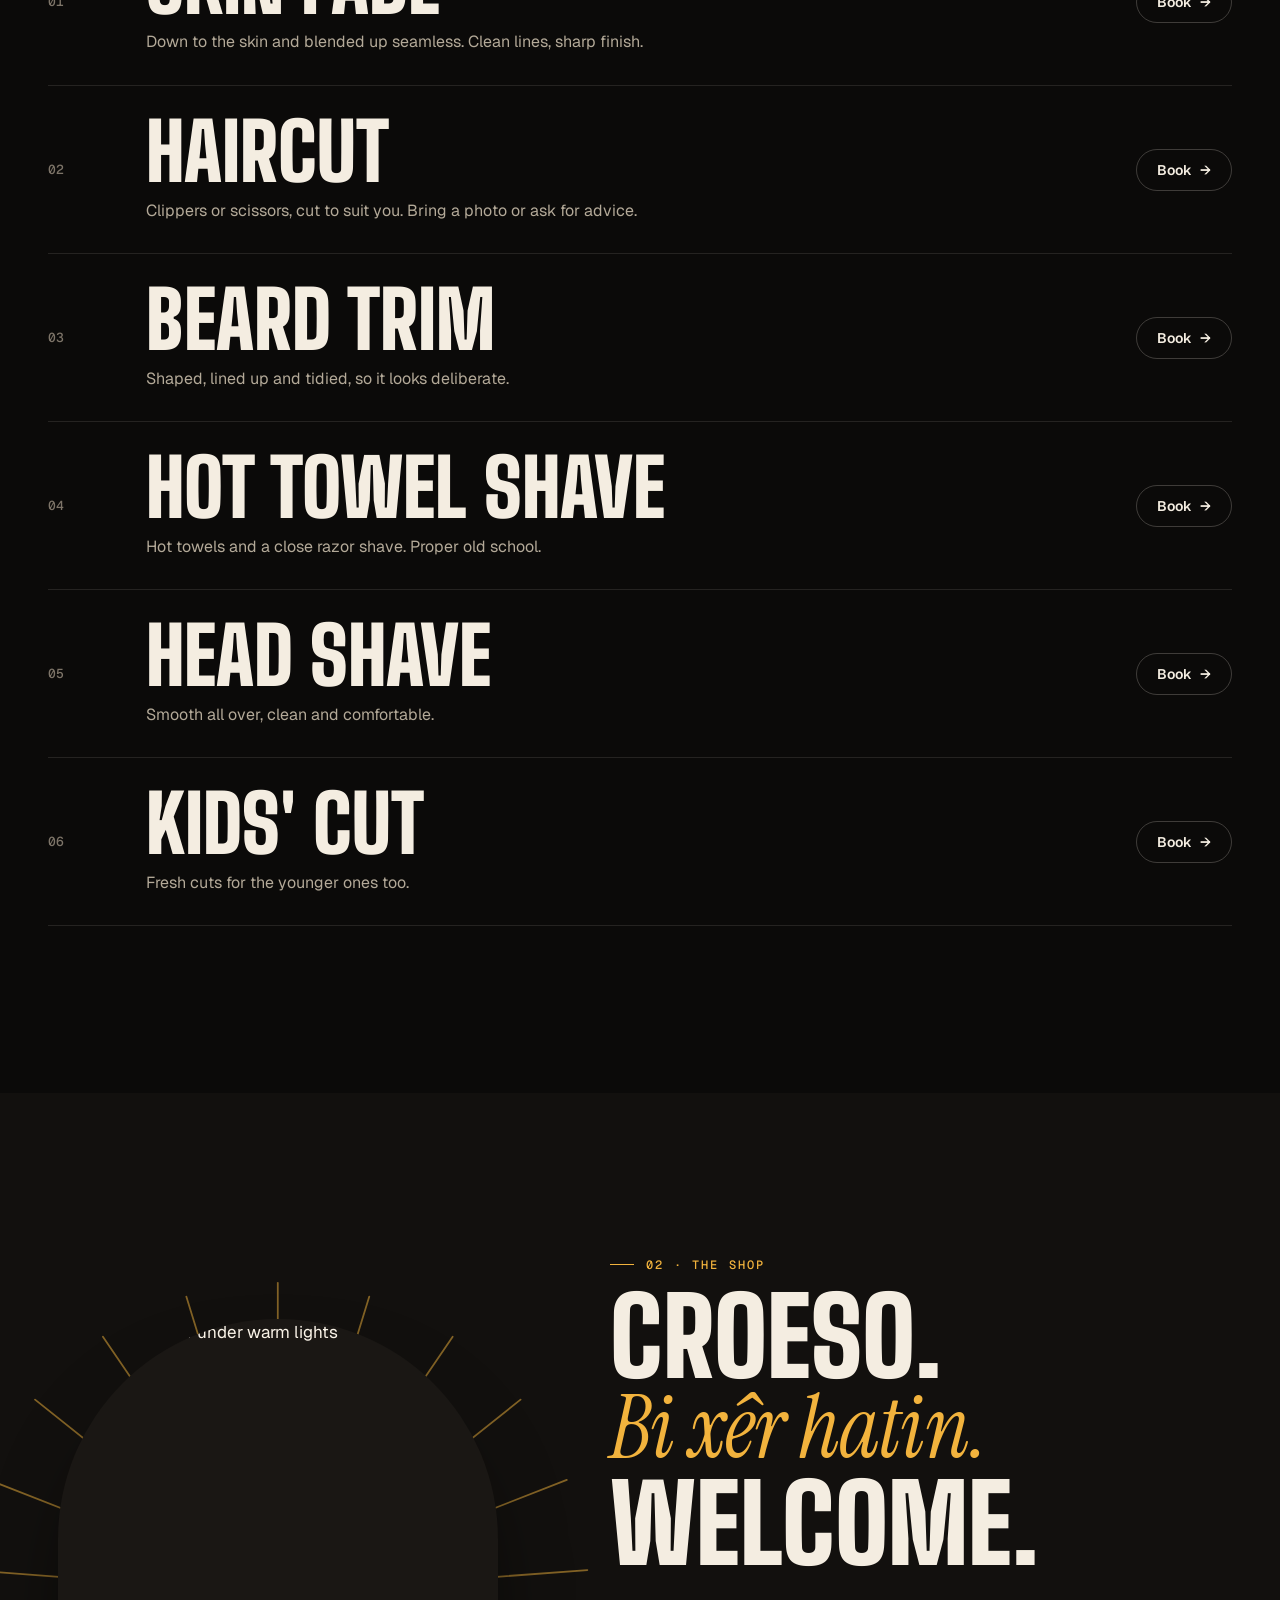
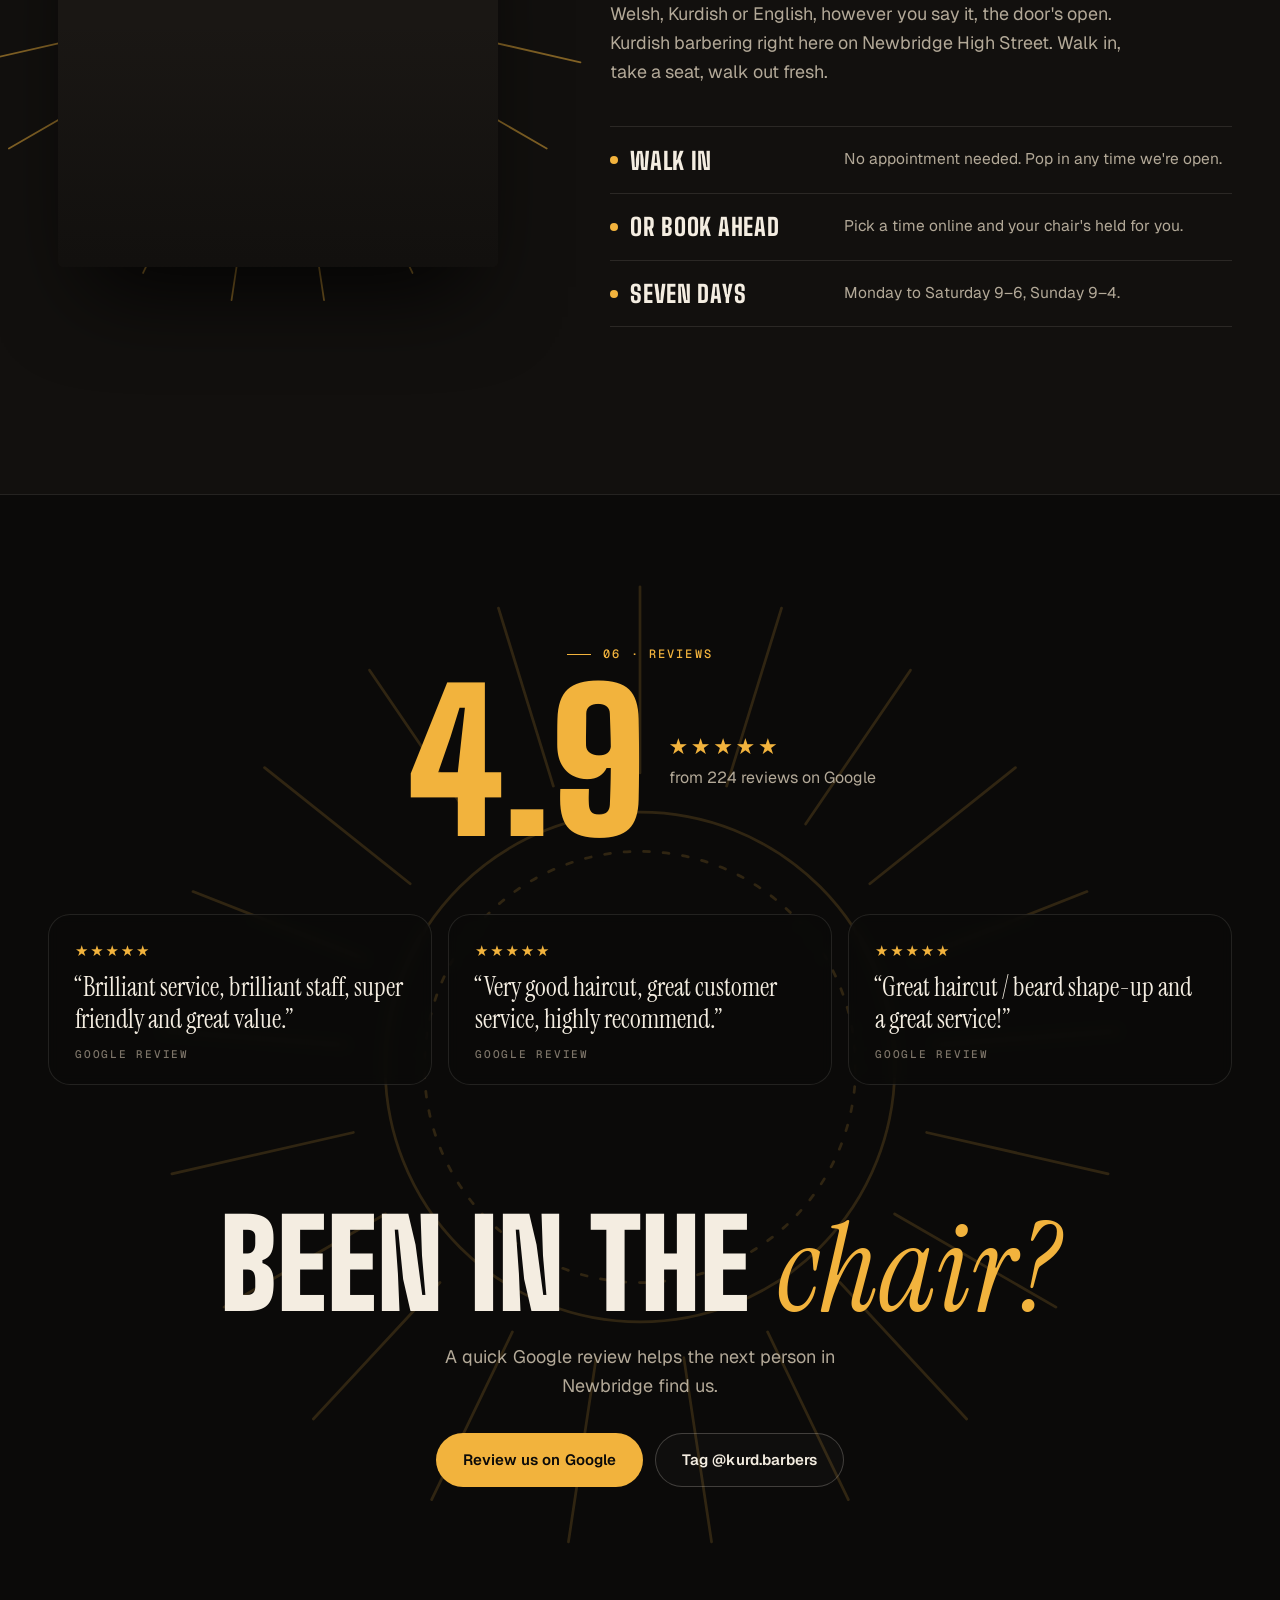
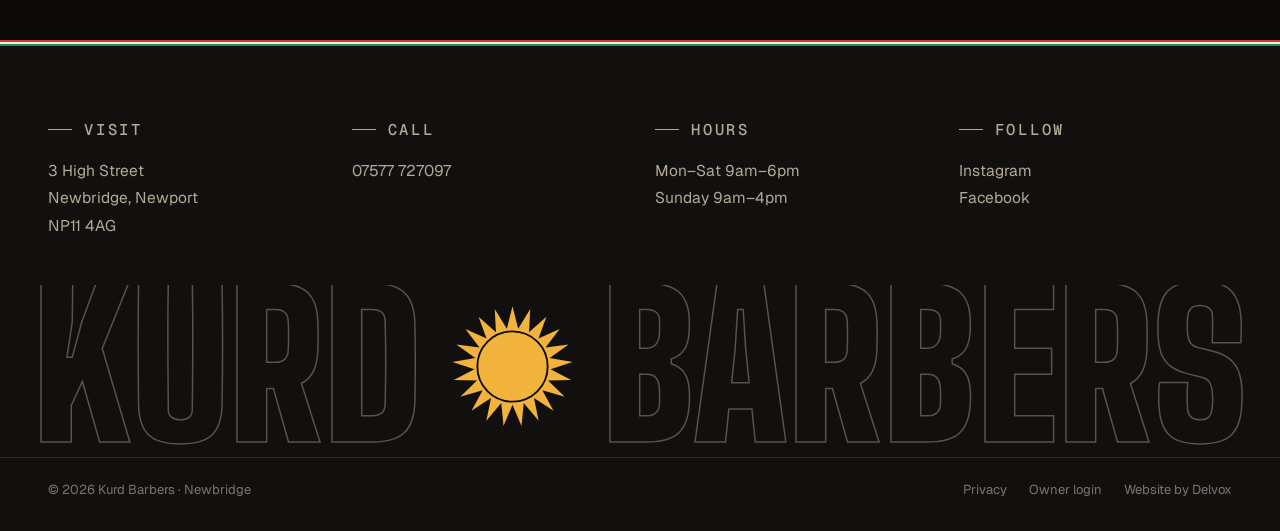
==== commit 62d79c9b: "Split into separate pages, live booking and owner login link" ====
--- a/index.html
+++ b/index.html
@@ -10,7 +10,7 @@
 <meta name="theme-color" content="#0b0a09">
 <link rel="icon" href="favicon.svg" type="image/svg+xml">
 <meta property="og:type" content="website">
-<meta property="og:title" content="Kurd Barbers, Newbridge">
+<meta property="og:title" content="Kurd Barbers | Skin Fades, Beard Trims &amp; Hot Towel Shaves in Newbridge">
 <meta property="og:description" content="Fresh skin, always. Skin fades, beard work and hot towel shaves on Newbridge High Street. Walk in or book ahead.">
 <meta property="og:image" content="https://images.unsplash.com/photo-1503951914875-452162b0f3f1?auto=format&amp;fit=crop&amp;w=1200&amp;h=630&amp;q=75">
 <meta name="twitter:card" content="summary_large_image">
@@ -73,22 +73,22 @@
 
 <header class="nav">
   <div class="wrap nav-inner">
-    <a class="logo" href="#top" aria-label="Kurd Barbers, back to top">
+    <a class="logo" href="./" aria-label="Kurd Barbers, home">
       <span class="logo-sun" data-sun></span>
       <span class="logo-word">Kurd Barbers</span>
     </a>
     <nav aria-label="Main">
       <ul class="nav-links">
-        <li><a href="#menu">Menu</a></li>
-        <li><a href="#shop">The shop</a></li>
-        <li><a href="#gallery">Gallery</a></li>
-        <li><a href="#reviews">Reviews</a></li>
-        <li><a href="#visit">Visit</a></li>
+        <li><a href="menu.html">Menu</a></li>
+        <li><a href="shop.html">The shop</a></li>
+        <li><a href="gallery.html">Gallery</a></li>
+        <li><a href="reviews.html">Reviews</a></li>
+        <li><a href="visit.html">Visit</a></li>
       </ul>
     </nav>
     <div class="nav-right">
       <div class="status status-sm" data-status><span class="dot"></span><span class="status-text">Open 7 days</span></div>
-      <a class="btn btn-sun mag" href="#book">Book a chair</a>
+      <a class="btn btn-sun mag" href="book.html">Book a chair</a>
       <button class="burger" type="button" aria-expanded="false" aria-controls="mmenu" aria-label="Open menu"><span></span><span></span></button>
     </div>
   </div>
@@ -96,11 +96,12 @@
 
 <div class="mmenu" id="mmenu" aria-hidden="true">
   <ul class="mmenu-links">
-    <li><a href="#menu"><span>01</span>Menu</a></li>
-    <li><a href="#shop"><span>02</span>The shop</a></li>
-    <li><a href="#gallery"><span>03</span>Gallery</a></li>
-    <li><a href="#book"><span>04</span>Book</a></li>
-    <li><a href="#visit"><span>05</span>Visit</a></li>
+    <li><a href="menu.html"><span>01</span>Menu</a></li>
+    <li><a href="shop.html"><span>02</span>The shop</a></li>
+    <li><a href="gallery.html"><span>03</span>Gallery</a></li>
+    <li><a href="book.html"><span>04</span>Book</a></li>
+    <li><a href="visit.html"><span>05</span>Visit</a></li>
+    <li><a href="reviews.html"><span>06</span>Reviews</a></li>
   </ul>
   <div class="mmenu-foot">
     <div class="status" data-status><span class="dot"></span><span class="status-text">Open 7 days</span></div>
@@ -111,7 +112,7 @@
 
 <main id="main">
 
-  <!-- ============ HERO ============ -->
+<!-- ============ HERO ============ -->
   <section class="hero" id="top">
     <div class="wrap hero-inner">
       <div class="hero-copy">
@@ -124,7 +125,7 @@
         </h1>
         <p class="hero-lede" data-hero style="--i:4">Skin fades, sharp cuts, beard work and hot towel shaves at 3&nbsp;High&nbsp;Street, Newbridge. Walk in, or book your chair ahead.</p>
         <div class="hero-cta" data-hero style="--i:5">
-          <a class="btn btn-sun mag" href="#book">Book your chair <span class="arr" aria-hidden="true">→</span></a>
+          <a class="btn btn-sun mag" href="book.html">Book your chair <span class="arr" aria-hidden="true">→</span></a>
           <a class="btn btn-ghost mag" href="tel:+447577727097">Call 07577 727097</a>
         </div>
         <div class="status" data-status data-hero style="--i:6"><span class="dot"></span><span class="status-text">Open 7 days</span></div>
@@ -147,13 +148,13 @@
 
     <ul class="wrap hero-facts" data-hero style="--i:7">
       <li><b>Walk in</b><span>No appointment needed</span></li>
-      <li><b>Or book</b><span>Pick a time, text it in</span></li>
+      <li><b>Or book</b><span>Pick a time online</span></li>
       <li><b>7 days</b><span>Mon–Sat 9–6 · Sun 9–4</span></li>
       <li><b>4.9 ★</b><span>From 224 Google reviews</span></li>
     </ul>
   </section>
 
-  <!-- ============ TICKER ============ -->
+<!-- ============ TICKER ============ -->
   <div class="ticker" aria-hidden="true">
     <div class="tri-band"></div>
     <div class="ticker-track">
@@ -162,7 +163,7 @@
     </div>
   </div>
 
-  <!-- ============ MENU ============ -->
+<!-- ============ MENU ============ -->
   <section class="section menu" id="menu">
     <div class="wrap">
       <header class="sec-head split">
@@ -182,7 +183,7 @@
             <p class="m-desc">Down to the skin and blended up seamless. Clean lines, sharp finish.</p>
           </div>
           <img class="m-thumb" src="https://images.unsplash.com/photo-1599351431202-1e0f0137899a?auto=format&amp;fit=crop&amp;w=240&amp;h=300&amp;q=70" alt="" loading="lazy" width="240" height="300">
-          <a class="m-book" href="#book" data-book="Skin fade">Book <span aria-hidden="true">→</span><span class="sr-only"> a skin fade</span></a>
+          <a class="m-book" href="book.html?service=Skin%20fade" data-book="Skin fade">Book <span aria-hidden="true">→</span><span class="sr-only"> a skin fade</span></a>
         </li>
         <li class="menu-row" data-reveal data-img="https://images.unsplash.com/photo-1622286342621-4bd786c2447c?auto=format&amp;fit=crop&amp;w=600&amp;h=760&amp;q=72">
           <span class="m-num">02</span>
@@ -191,7 +192,7 @@
             <p class="m-desc">Clippers or scissors, cut to suit you. Bring a photo or ask for advice.</p>
           </div>
           <img class="m-thumb" src="https://images.unsplash.com/photo-1622286342621-4bd786c2447c?auto=format&amp;fit=crop&amp;w=240&amp;h=300&amp;q=70" alt="" loading="lazy" width="240" height="300">
-          <a class="m-book" href="#book" data-book="Haircut">Book <span aria-hidden="true">→</span><span class="sr-only"> a haircut</span></a>
+          <a class="m-book" href="book.html?service=Haircut" data-book="Haircut">Book <span aria-hidden="true">→</span><span class="sr-only"> a haircut</span></a>
         </li>
         <li class="menu-row" data-reveal data-img="https://images.unsplash.com/photo-1532710093739-9470acff878f?auto=format&amp;fit=crop&amp;w=600&amp;h=760&amp;q=72">
           <span class="m-num">03</span>
@@ -200,7 +201,7 @@
             <p class="m-desc">Shaped, lined up and tidied, so it looks deliberate.</p>
           </div>
           <img class="m-thumb" src="https://images.unsplash.com/photo-1532710093739-9470acff878f?auto=format&amp;fit=crop&amp;w=240&amp;h=300&amp;q=70" alt="" loading="lazy" width="240" height="300">
-          <a class="m-book" href="#book" data-book="Beard trim">Book <span aria-hidden="true">→</span><span class="sr-only"> a beard trim</span></a>
+          <a class="m-book" href="book.html?service=Beard%20trim" data-book="Beard trim">Book <span aria-hidden="true">→</span><span class="sr-only"> a beard trim</span></a>
         </li>
         <li class="menu-row" data-reveal data-img="https://images.unsplash.com/photo-1596728325488-58c87691e9af?auto=format&amp;fit=crop&amp;w=600&amp;h=760&amp;q=72">
           <span class="m-num">04</span>
@@ -209,7 +210,7 @@
             <p class="m-desc">Hot towels and a close razor shave. Proper old school.</p>
           </div>
           <img class="m-thumb" src="https://images.unsplash.com/photo-1596728325488-58c87691e9af?auto=format&amp;fit=crop&amp;w=240&amp;h=300&amp;q=70" alt="" loading="lazy" width="240" height="300">
-          <a class="m-book" href="#book" data-book="Hot towel shave">Book <span aria-hidden="true">→</span><span class="sr-only"> a hot towel shave</span></a>
+          <a class="m-book" href="book.html?service=Hot%20towel%20shave" data-book="Hot towel shave">Book <span aria-hidden="true">→</span><span class="sr-only"> a hot towel shave</span></a>
         </li>
         <li class="menu-row" data-reveal data-img="https://images.unsplash.com/photo-1517832606299-7ae9b720a186?auto=format&amp;fit=crop&amp;w=600&amp;h=760&amp;q=72">
           <span class="m-num">05</span>
@@ -218,7 +219,7 @@
             <p class="m-desc">Smooth all over, clean and comfortable.</p>
           </div>
           <img class="m-thumb" src="https://images.unsplash.com/photo-1517832606299-7ae9b720a186?auto=format&amp;fit=crop&amp;w=240&amp;h=300&amp;q=70" alt="" loading="lazy" width="240" height="300">
-          <a class="m-book" href="#book" data-book="Head shave">Book <span aria-hidden="true">→</span><span class="sr-only"> a head shave</span></a>
+          <a class="m-book" href="book.html?service=Head%20shave" data-book="Head shave">Book <span aria-hidden="true">→</span><span class="sr-only"> a head shave</span></a>
         </li>
         <li class="menu-row" data-reveal data-img="https://images.unsplash.com/photo-1621605815971-fbc98d665033?auto=format&amp;fit=crop&amp;w=600&amp;h=760&amp;q=72">
           <span class="m-num">06</span>
@@ -227,13 +228,13 @@
             <p class="m-desc">Fresh cuts for the younger ones too.</p>
           </div>
           <img class="m-thumb" src="https://images.unsplash.com/photo-1621605815971-fbc98d665033?auto=format&amp;fit=crop&amp;w=240&amp;h=300&amp;q=70" alt="" loading="lazy" width="240" height="300">
-          <a class="m-book" href="#book" data-book="Kids' cut">Book <span aria-hidden="true">→</span><span class="sr-only"> a kids' cut</span></a>
+          <a class="m-book" href="book.html?service=Kids%27%20cut" data-book="Kids' cut">Book <span aria-hidden="true">→</span><span class="sr-only"> a kids' cut</span></a>
         </li>
       </ol>
     </div>
   </section>
 
-  <!-- ============ THE SHOP ============ -->
+<!-- ============ THE SHOP ============ -->
   <section class="section welcome" id="shop">
     <div class="wrap welcome-grid">
       <div class="welcome-art" data-reveal>
@@ -252,148 +253,14 @@
         <p class="welcome-lede" data-reveal>Welsh, Kurdish or English, however you say it, the door's open. Kurdish barbering right here on Newbridge High Street. Walk in, take a seat, walk out fresh.</p>
         <div class="pillars">
           <div class="pillar" data-reveal><b>Walk in</b><span>No appointment needed. Pop in any time we're open.</span></div>
-          <div class="pillar" data-reveal style="--rd:.08s"><b>Or book ahead</b><span>Pick your time below and text it straight to the shop.</span></div>
+          <div class="pillar" data-reveal style="--rd:.08s"><b>Or book ahead</b><span>Pick a time online and your chair's held for you.</span></div>
           <div class="pillar" data-reveal style="--rd:.16s"><b>Seven days</b><span>Monday to Saturday 9–6, Sunday 9–4.</span></div>
         </div>
       </div>
     </div>
   </section>
 
-  <!-- ============ GALLERY ============ -->
-  <!-- Swap these for the shop's own photos from Instagram (with their OK) before launch. -->
-  <section class="section work" id="gallery">
-    <div class="wrap work-head">
-      <div>
-        <p class="label">03 · Gallery</p>
-        <h2 class="sec-title" data-reveal>Fresh skin, <em>always.</em></h2>
-      </div>
-      <div class="work-side">
-        <p class="sec-lede" data-reveal>The latest cuts go up on Instagram first. Over 8,500 people already follow along.</p>
-        <div class="reel-nav">
-          <button class="round" type="button" data-reel="-1" aria-label="Previous photos">←</button>
-          <button class="round" type="button" data-reel="1" aria-label="Next photos">→</button>
-        </div>
-      </div>
-    </div>
-    <div class="reel" tabindex="0" aria-label="Photo gallery. Scroll sideways for more.">
-      <figure class="shot"><img src="https://images.unsplash.com/photo-1567894340315-735d7c361db0?auto=format&amp;fit=crop&amp;w=760&amp;h=1000&amp;q=72" alt="Barber cutting a curly fade" loading="lazy" draggable="false" width="760" height="1000"><figcaption>Fades</figcaption></figure>
-      <figure class="shot"><img src="https://images.unsplash.com/photo-1622287162716-f311baa1a2b8?auto=format&amp;fit=crop&amp;w=760&amp;h=1000&amp;q=72" alt="Barber at work in a busy shop" loading="lazy" draggable="false" width="760" height="1000"><figcaption>In the chair</figcaption></figure>
-      <figure class="shot"><img src="https://images.unsplash.com/photo-1621605815971-fbc98d665033?auto=format&amp;fit=crop&amp;w=760&amp;h=1000&amp;q=72" alt="Clippers, scissors and combs laid out" loading="lazy" draggable="false" width="760" height="1000"><figcaption>The tools</figcaption></figure>
-      <figure class="shot"><img src="https://images.unsplash.com/photo-1605497788044-5a32c7078486?auto=format&amp;fit=crop&amp;w=760&amp;h=1000&amp;q=72" alt="Barber finishing a client's cut" loading="lazy" draggable="false" width="760" height="1000"><figcaption>Finishing</figcaption></figure>
-      <figure class="shot"><img src="https://images.unsplash.com/photo-1590540179852-2110a54f813a?auto=format&amp;fit=crop&amp;w=760&amp;h=1000&amp;q=72" alt="Combing slicked-back hair" loading="lazy" draggable="false" width="760" height="1000"><figcaption>Styled</figcaption></figure>
-      <figure class="shot"><img src="https://images.unsplash.com/photo-1520338661084-680395057c93?auto=format&amp;fit=crop&amp;w=760&amp;h=1000&amp;q=72" alt="Barber lining up the back of a cut" loading="lazy" draggable="false" width="760" height="1000"><figcaption>Lined up</figcaption></figure>
-      <a class="shot shot-ig" href="https://www.instagram.com/kurd.barbers/" target="_blank" rel="noopener">
-        <span class="ig-sun" data-sun></span>
-        <b>@kurd.barbers</b>
-        <span>8.5k+ followers</span>
-        <span class="btn btn-ink">See the latest cuts <span aria-hidden="true">→</span></span>
-      </a>
-    </div>
-  </section>
-
-  <!-- ============ BOOK ============ -->
-  <section class="section book" id="book">
-    <div class="wrap">
-      <header class="sec-head split">
-        <div>
-          <p class="label">04 · Book</p>
-          <h2 class="sec-title" data-reveal>Book your <em>chair</em></h2>
-        </div>
-        <p class="sec-lede" data-reveal>Pick a service, a day and a time. Your request goes straight to the shop's phone as a message. Rather not wait? Walk-ins are always welcome.</p>
-      </header>
-
-      <div class="book-grid" id="booking">
-        <form class="book-form" novalidate>
-          <fieldset class="step">
-            <legend><span class="step-n">1</span>What are you after?</legend>
-            <p class="step-hint">Pick one or more.</p>
-            <div class="chips">
-              <button type="button" class="chip" data-service="Skin fade" aria-pressed="false">Skin fade</button>
-              <button type="button" class="chip" data-service="Haircut" aria-pressed="false">Haircut</button>
-              <button type="button" class="chip" data-service="Beard trim" aria-pressed="false">Beard trim</button>
-              <button type="button" class="chip" data-service="Hot towel shave" aria-pressed="false">Hot towel shave</button>
-              <button type="button" class="chip" data-service="Head shave" aria-pressed="false">Head shave</button>
-              <button type="button" class="chip" data-service="Kids' cut" aria-pressed="false">Kids' cut</button>
-            </div>
-          </fieldset>
-          <fieldset class="step">
-            <legend><span class="step-n">2</span>Pick a day</legend>
-            <div class="dates" id="b-dates"></div>
-          </fieldset>
-          <fieldset class="step">
-            <legend><span class="step-n">3</span>Pick a time</legend>
-            <div class="slots" id="b-times" aria-live="polite"></div>
-          </fieldset>
-          <fieldset class="step">
-            <legend><span class="step-n">4</span>Your name</legend>
-            <label class="sr-only" for="b-name">Your name</label>
-            <input id="b-name" type="text" autocomplete="given-name" placeholder="First name" maxlength="40">
-            <label class="sr-only" for="b-note">Anything else (optional)</label>
-            <textarea id="b-note" rows="2" placeholder="Anything else? (optional)" maxlength="200"></textarea>
-          </fieldset>
-        </form>
-
-        <aside class="ticket-wrap">
-          <div class="ticket" id="ticket">
-            <div class="t-top">
-              <span class="t-sun" data-sun></span>
-              <div class="t-brand"><b>Kurd Barbers</b><small>Chair request</small></div>
-              <span class="t-addr">3 High St<br>Newbridge</span>
-            </div>
-            <dl class="t-rows">
-              <div><dt>Service</dt><dd id="t-service">—</dd></div>
-              <div><dt>Day</dt><dd id="t-day">—</dd></div>
-              <div><dt>Time</dt><dd id="t-time">—</dd></div>
-              <div><dt>Name</dt><dd id="t-name">—</dd></div>
-            </dl>
-            <div class="t-perf" aria-hidden="true"></div>
-            <div class="t-foot">
-              <span class="t-code" aria-hidden="true"></span>
-              <span class="t-hint" id="t-hint" aria-live="polite">Pick a service to start</span>
-            </div>
-            <span class="t-stamp" aria-hidden="true">Ready to send</span>
-          </div>
-          <div class="t-actions">
-            <a class="btn btn-sun" id="send-sms" aria-disabled="true">Text it to the shop</a>
-            <a class="btn btn-ghost" id="send-wa" aria-disabled="true" target="_blank" rel="noopener">Send on WhatsApp</a>
-          </div>
-          <p class="t-note">Opens your messages with everything filled in. Nothing is sent until you press send.</p>
-        </aside>
-      </div>
-    </div>
-  </section>
-
-  <!-- ============ VISIT ============ -->
-  <section class="section visit" id="visit">
-    <div class="wrap visit-grid">
-      <div class="visit-copy">
-        <p class="label">05 · Visit</p>
-        <h2 class="sec-title" data-reveal>3 High Street, <em>Newbridge</em></h2>
-        <p class="addr" data-reveal>Newbridge, Newport NP11 4AG<br><span class="pay">Card and contactless accepted</span></p>
-        <div class="status status-lg" data-status data-reveal><span class="dot"></span><span class="status-text">Open 7 days</span></div>
-        <ul class="hours" data-reveal>
-          <li data-day="1"><span>Monday</span><span>9am – 6pm</span></li>
-          <li data-day="2"><span>Tuesday</span><span>9am – 6pm</span></li>
-          <li data-day="3"><span>Wednesday</span><span>9am – 6pm</span></li>
-          <li data-day="4"><span>Thursday</span><span>9am – 6pm</span></li>
-          <li data-day="5"><span>Friday</span><span>9am – 6pm</span></li>
-          <li data-day="6"><span>Saturday</span><span>9am – 6pm</span></li>
-          <li data-day="0"><span>Sunday</span><span>9am – 4pm</span></li>
-        </ul>
-        <div class="cta-row" data-reveal>
-          <a class="btn btn-sun mag" href="https://www.google.com/maps/dir/?api=1&amp;destination=51.664713,-3.144433" target="_blank" rel="noopener">Get directions <span class="arr" aria-hidden="true">→</span></a>
-          <a class="btn btn-ghost mag" href="tel:+447577727097">Call 07577 727097</a>
-        </div>
-      </div>
-      <div class="map" data-reveal>
-        <iframe title="Map showing Kurd Barbers at 3 High Street, Newbridge" src="https://maps.google.com/maps?q=51.664713,-3.144433&amp;z=17&amp;output=embed" loading="lazy" referrerpolicy="no-referrer-when-downgrade"></iframe>
-        <span class="map-pin" data-sun aria-hidden="true"></span>
-        <div class="map-card"><b>Kurd Barbers</b><span>3 High Street · next to KK Premier Stores</span></div>
-      </div>
-    </div>
-  </section>
-
-  <!-- ============ REVIEWS ============ -->
+<!-- ============ REVIEWS ============ -->
   <!-- Real Google reviews (short snippets shown on the shop's Google listing, 26 Nov 2026). -->
   <section class="review" id="reviews">
     <div class="review-sun" data-sun="line" aria-hidden="true"></div>
@@ -416,6 +283,7 @@
       </div>
     </div>
   </section>
+
 </main>
 
 <footer class="foot">
@@ -429,13 +297,17 @@
   <div class="foot-mark" aria-hidden="true"><span>Kurd</span><span class="foot-sun" data-sun></span><span>Barbers</span></div>
   <div class="wrap foot-base">
     <span>© <span id="yr">2026</span> Kurd Barbers · Newbridge</span>
-    <a href="https://delvox.co.uk" target="_blank" rel="noopener">Website by Delvox</a>
+    <span class="foot-links">
+      <a href="privacy.html">Privacy</a>
+      <a href="https://kurd-barbers.lovable.app/auth" rel="nofollow">Owner login</a>
+      <a href="https://delvox.co.uk" target="_blank" rel="noopener">Website by Delvox</a>
+    </span>
   </div>
 </footer>
 
 <nav class="dock" aria-label="Quick actions">
   <a href="tel:+447577727097"><svg viewBox="0 0 24 24" aria-hidden="true"><path d="M6.6 10.8a15.1 15.1 0 0 0 6.6 6.6l2.2-2.2a1 1 0 0 1 1-.25 11.4 11.4 0 0 0 3.6.57 1 1 0 0 1 1 1V20a1 1 0 0 1-1 1A17 17 0 0 1 3 4a1 1 0 0 1 1-1h3.5a1 1 0 0 1 1 1c0 1.25.2 2.45.57 3.57a1 1 0 0 1-.25 1z"/></svg>Call</a>
-  <a class="main" href="#book">Book a chair</a>
+  <a class="main" href="book.html">Book a chair</a>
   <a href="https://www.google.com/maps/dir/?api=1&amp;destination=51.664713,-3.144433" target="_blank" rel="noopener"><svg viewBox="0 0 24 24" aria-hidden="true"><path d="M12 2a7 7 0 0 0-7 7c0 5.25 7 13 7 13s7-7.75 7-13a7 7 0 0 0-7-7zm0 9.5A2.5 2.5 0 1 1 12 6.5a2.5 2.5 0 0 1 0 5z"/></svg>Find us</a>
 </nav>
 
--- a/style.css
+++ b/style.css
@@ -442,3 +442,31 @@
   *, *::before, *::after { animation-duration: .001ms !important; animation-iteration-count: 1 !important; transition-duration: .001ms !important; transition-delay: 0s !important; }
   .js [data-reveal], .js [data-hero], .js .hero-title [data-hero] { opacity: 1; transform: none; }
 }
+
+/* ---------- Multi-page site + live booking (added 26 Nov 2026; the design above is unchanged) ---------- */
+[hidden] { display: none !important; }
+.page-first { padding-top: calc(76px + clamp(64px, 9vw, 120px)); }
+.nav-links a[aria-current="page"] { color: var(--cream); }
+.nav-links a[aria-current="page"]::after { transform: scaleX(1); }
+.mmenu-links a[aria-current="page"] { color: var(--sun); }
+.mmenu.open .mmenu-links li:nth-child(6) { transition-delay: .37s; }
+.foot-links { display: flex; flex-wrap: wrap; gap: 8px 22px; }
+
+.book-form input + input { margin-top: 10px; }
+.consent { display: flex; align-items: flex-start; gap: 12px; margin-top: 16px; color: var(--muted); font-size: 14.5px; line-height: 1.45; cursor: pointer; }
+.book-form .consent input { flex: none; width: 20px; height: 20px; margin: 1px 0 0; padding: 0; border-radius: 6px; accent-color: var(--sun); box-shadow: none; }
+.consent a { color: var(--cream); }
+.hp { position: absolute !important; left: -9999px !important; width: 1px !important; height: 1px !important; opacity: 0; }
+.t-actions.t-live { grid-template-columns: 1fr; }
+.t-actions.t-live .btn[aria-busy="true"] { opacity: .7; cursor: progress; }
+.t-or { margin: 26px 0 -12px; color: var(--dim); font: 500 11px/1 var(--mono); letter-spacing: .16em; text-transform: uppercase; text-align: center; }
+.t-done { margin-top: 26px; padding: 24px 22px; border: 1px solid var(--line2); border-radius: 20px; background: rgba(244, 237, 225, .03); text-align: center; }
+.t-done p { margin: 0 0 16px; color: var(--muted); font-size: 15px; line-height: 1.5; }
+.t-done a { color: var(--cream); }
+.t-done-ref { color: var(--sun) !important; font: 500 11px/1 var(--mono) !important; letter-spacing: .16em; text-transform: uppercase; }
+.t-done-ref b { display: block; margin-top: 12px; color: var(--cream); font: 900 46px/1 var(--display); letter-spacing: .08em; }
+
+.privacy .prose { max-width: 720px; margin-top: clamp(36px, 5vw, 56px); }
+.privacy .prose h2 { margin: 34px 0 10px; font: 800 26px/1.1 var(--display); letter-spacing: .02em; text-transform: uppercase; }
+.privacy .prose p { margin: 0; color: var(--muted); font-size: 17px; line-height: 1.6; }
+.privacy .prose a { color: var(--cream); }
